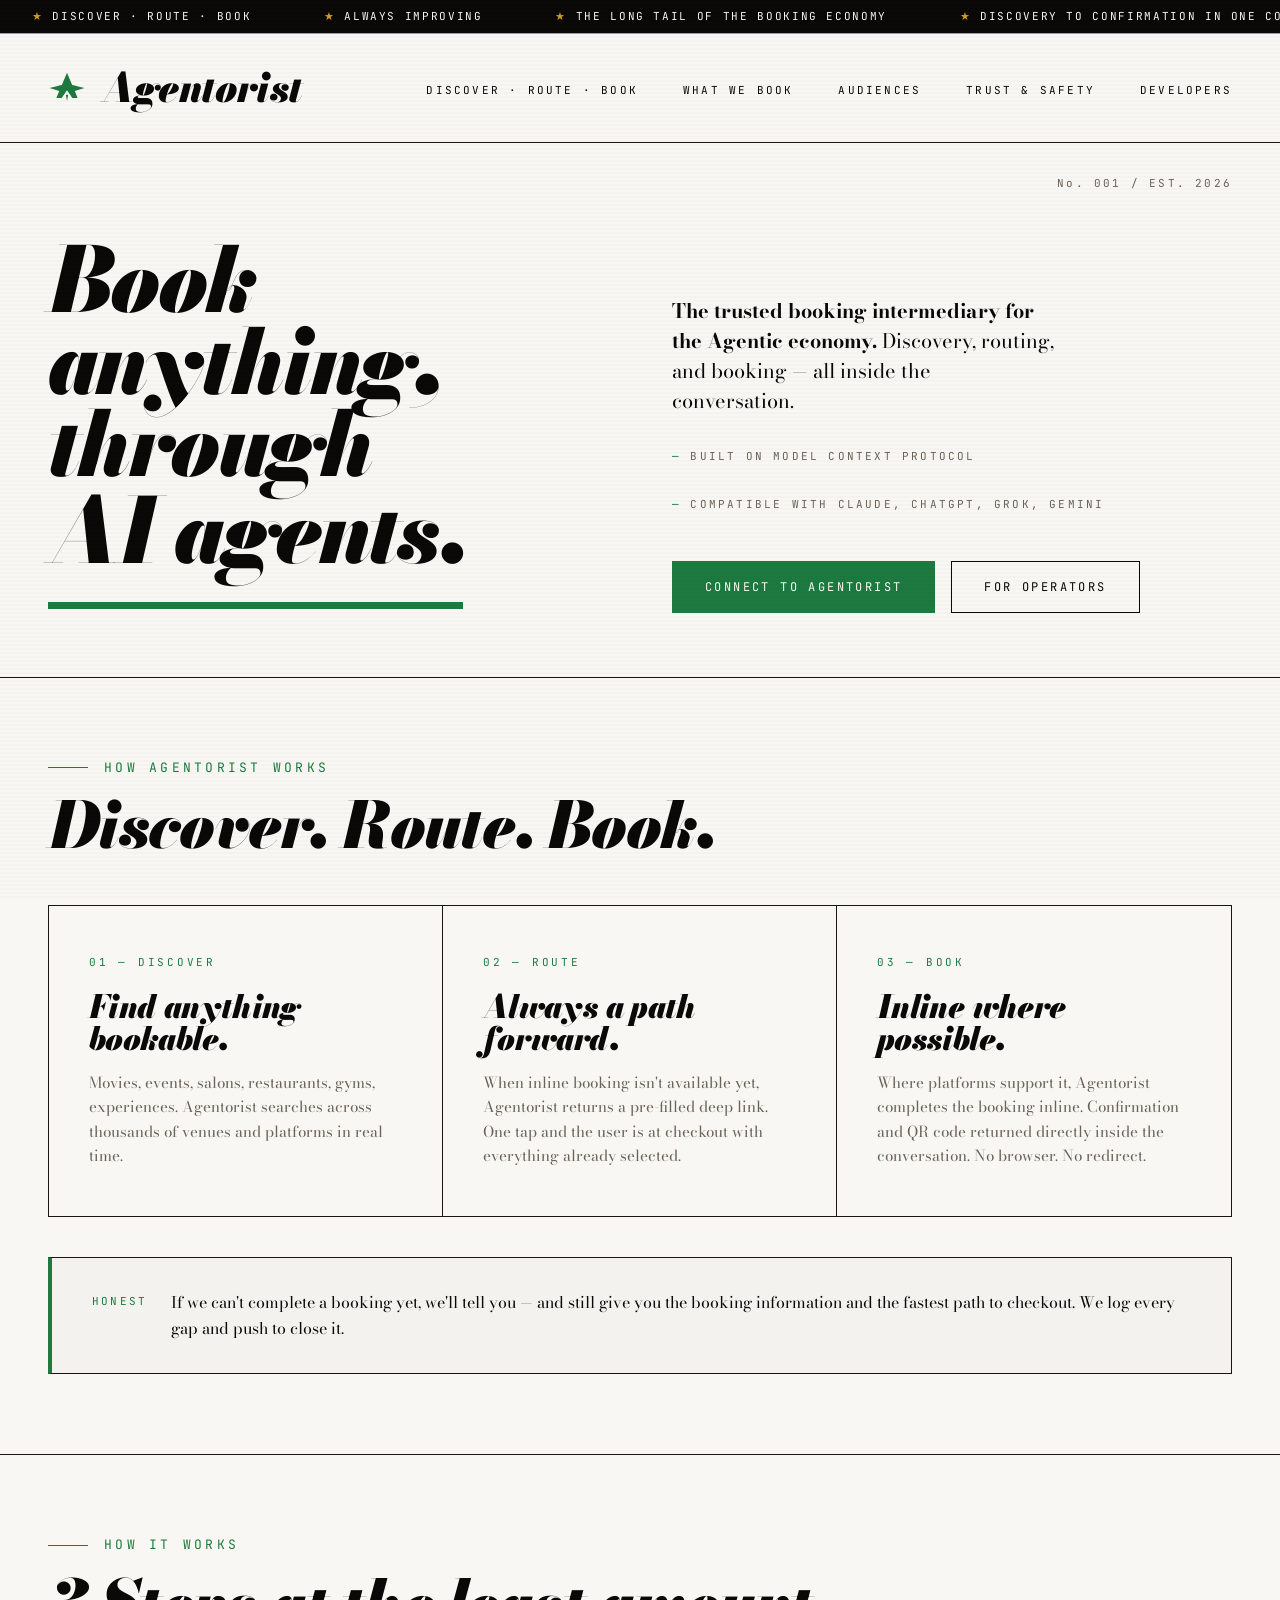
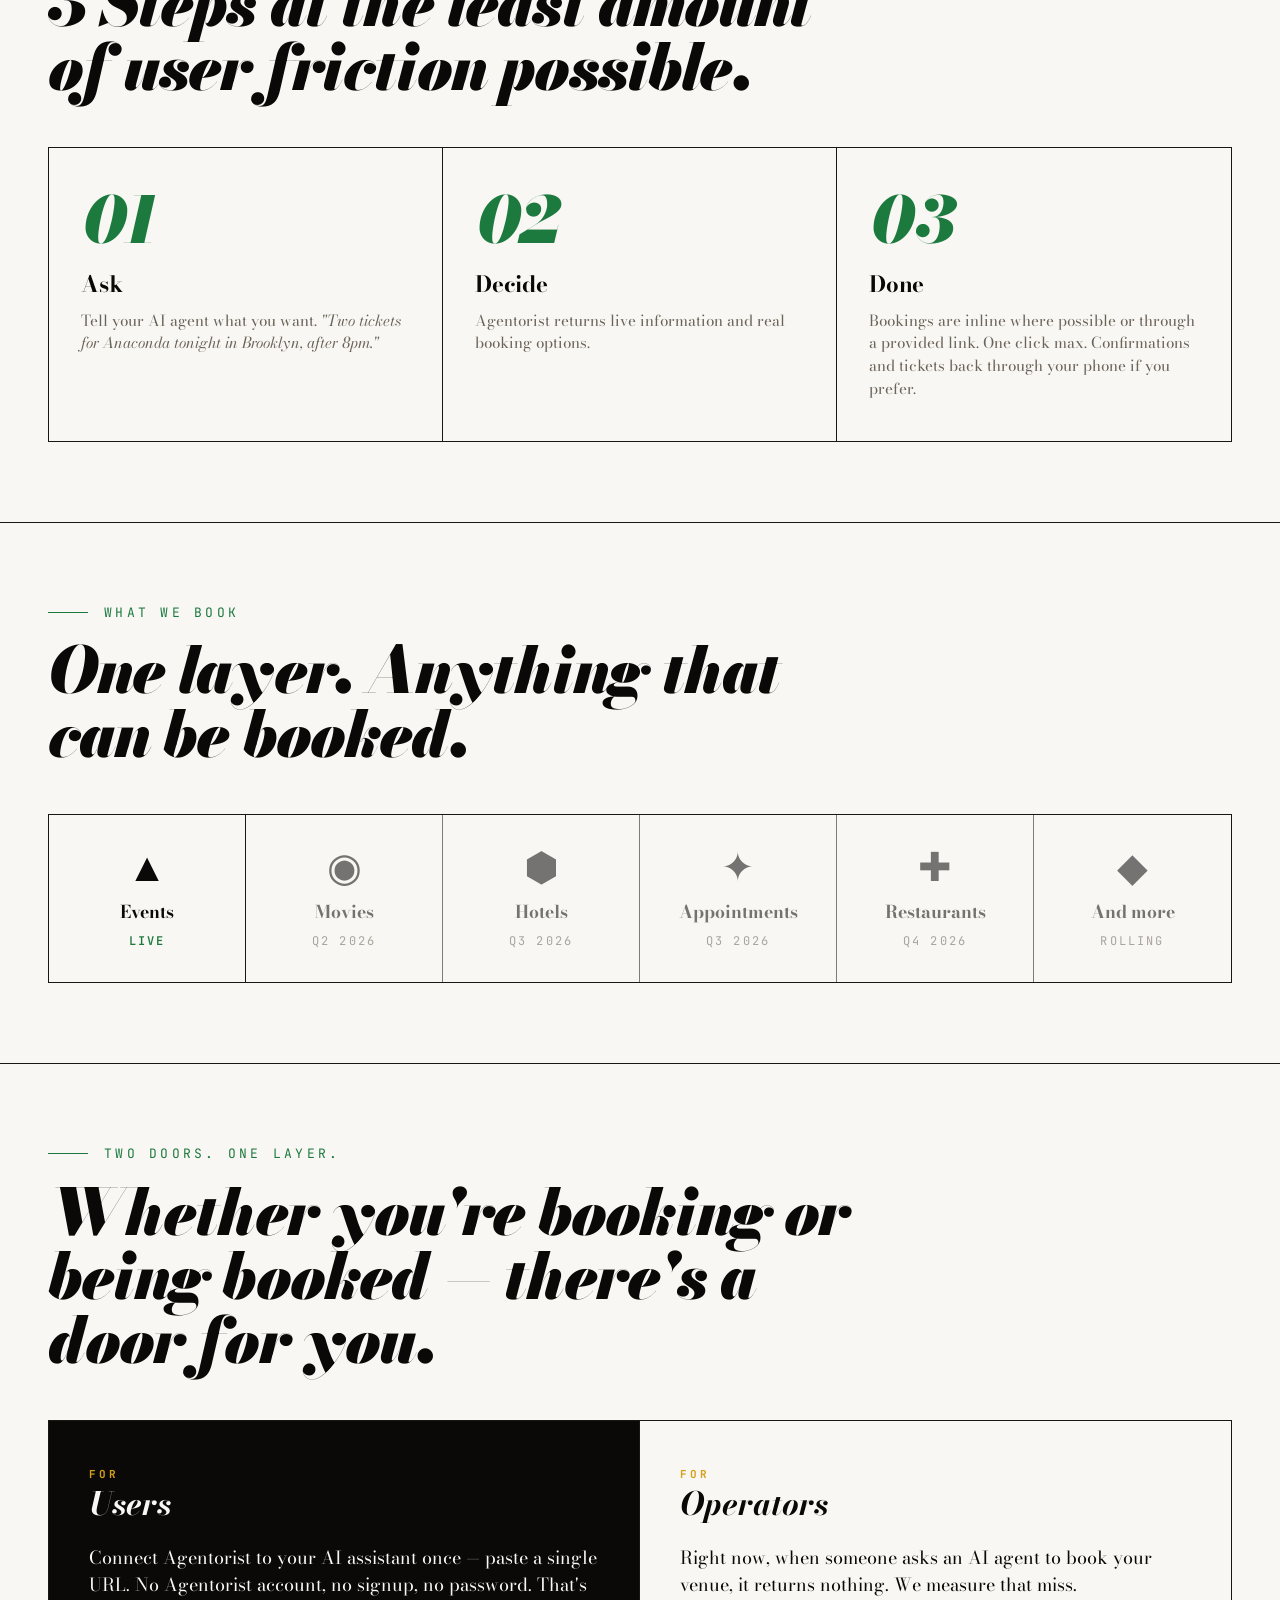
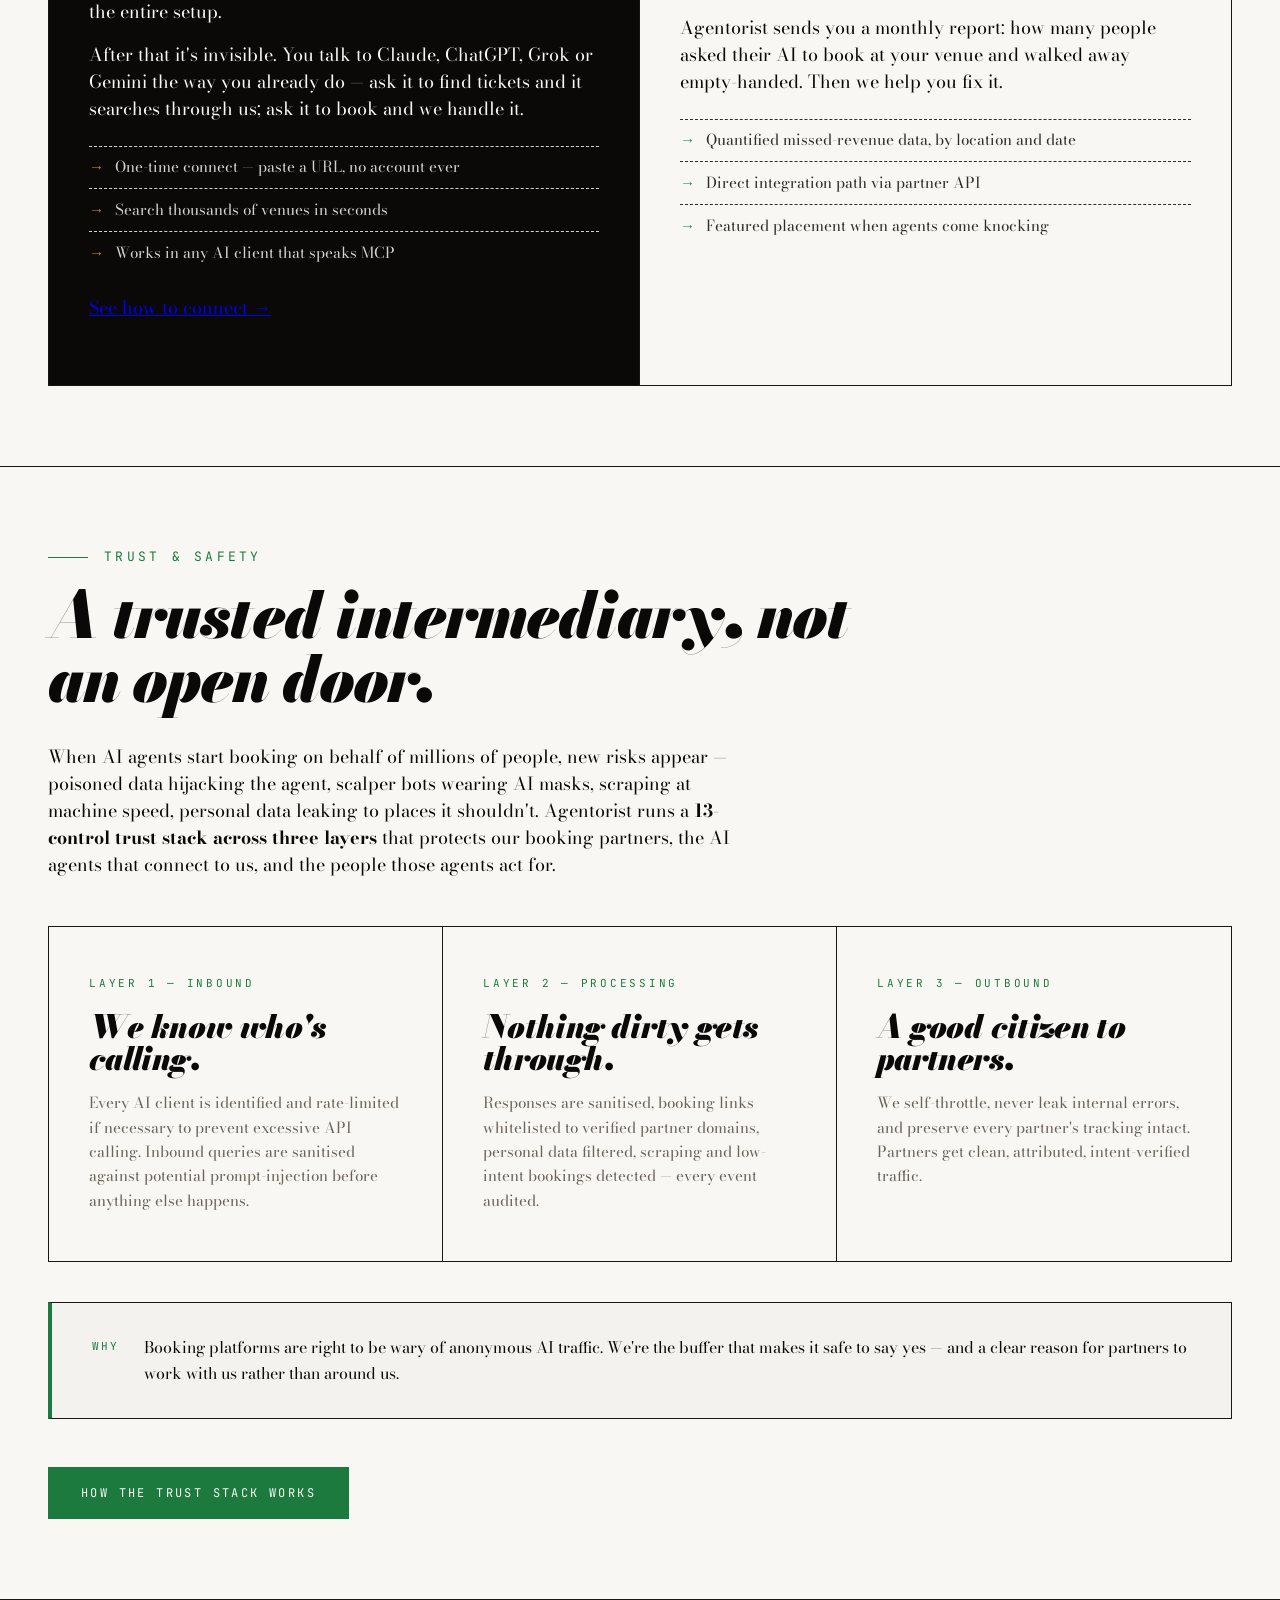
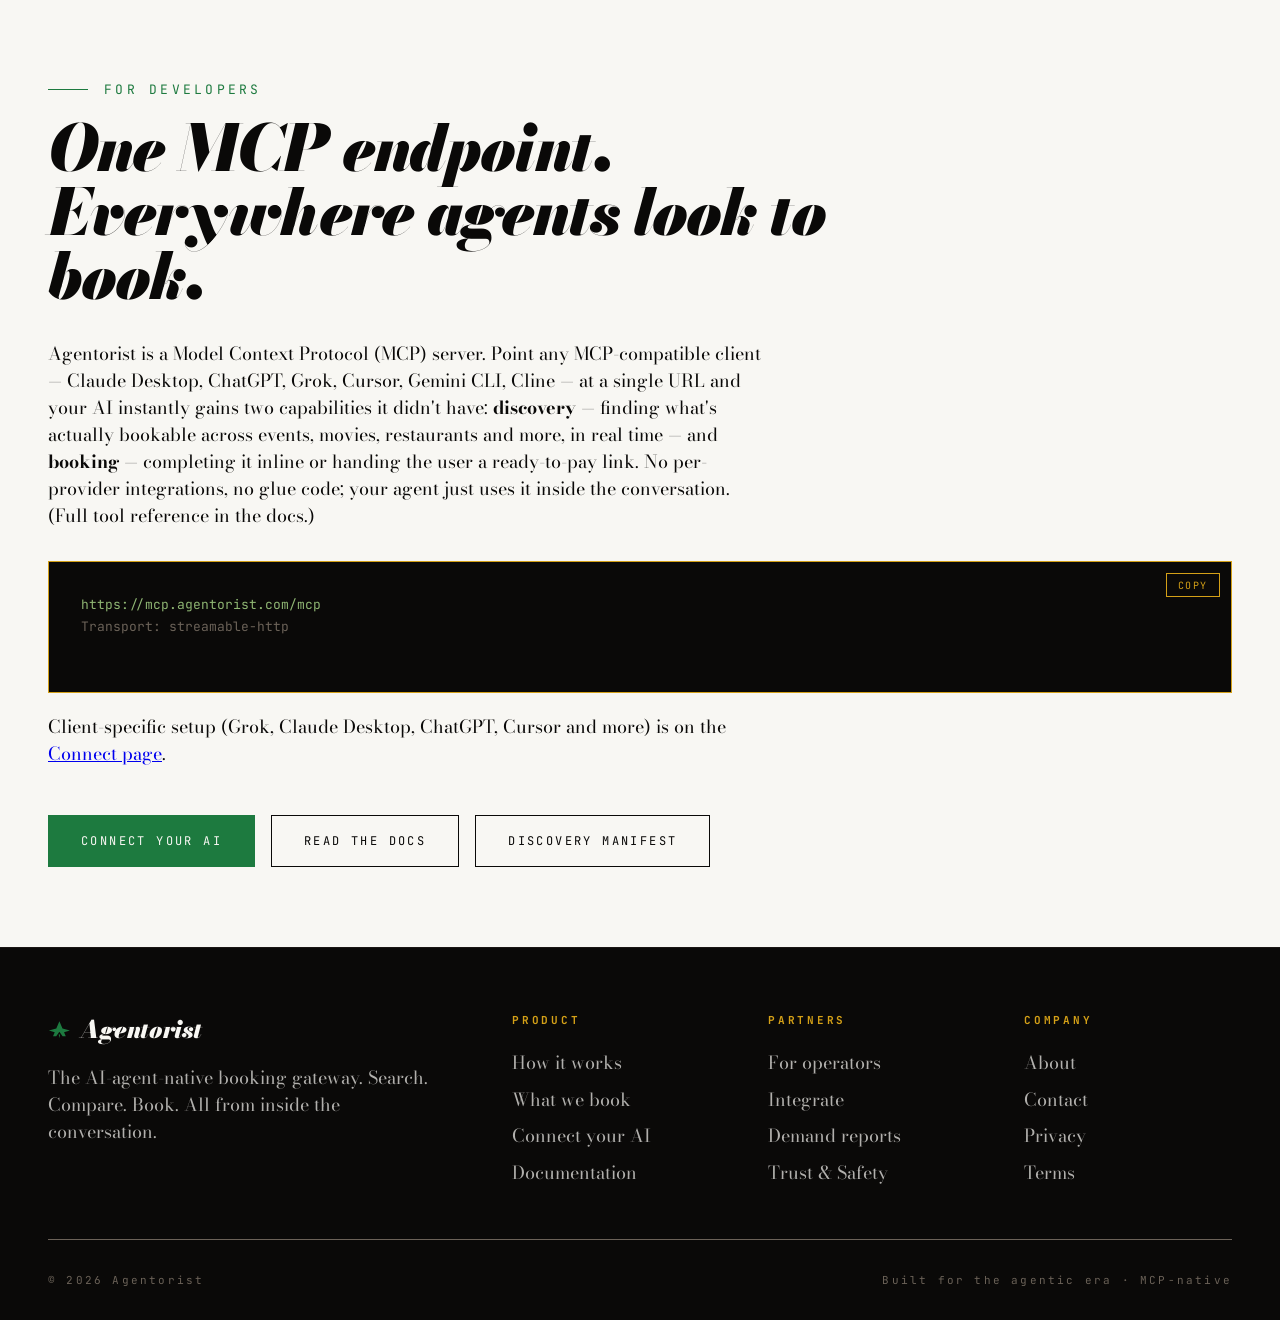
==== index.html @ 432dab26 "TEMP: Impact affiliate site-verification string (revert after verifying)" ====
<!DOCTYPE html>
<html lang="en">
<head>
<meta charset="UTF-8">
<meta name="viewport" content="width=device-width, initial-scale=1.0">
<title>Agentorist — The Trusted Booking Intermediary for the Agentic Economy</title>
<meta name="description" content="The trusted booking intermediary for the Agentic economy. Search, discover, and book events, movies, hotels, and restaurants — all from inside the conversation with your AI.">
<meta property="og:title" content="Agentorist — The Trusted Booking Intermediary for the Agentic Economy">
<meta property="og:description" content="The trusted booking intermediary for the Agentic economy. Search, discover, and book — all from inside the conversation.">
<meta property="og:type" content="website">
<link rel="icon" type="image/svg+xml" href="favicon.svg">
<link rel="preconnect" href="https://fonts.googleapis.com">
<link rel="preconnect" href="https://fonts.gstatic.com" crossorigin>
<link href="https://fonts.googleapis.com/css2?family=Bodoni+Moda:ital,opsz,wght@0,6..96,400;0,6..96,700;0,6..96,900;1,6..96,400&family=JetBrains+Mono:wght@400;600&display=swap" rel="stylesheet">
<style>
  :root {
    --ink: #0a0908;
    --paper: #f8f7f3;          /* less off-white, between cream and pure white */
    --forest: #1d7a3f;         /* primary brand accent — brighter forest */
    --gold: #d4a017;
    --line: #1a1614;
    --muted: #6b6258;
  }

  * { box-sizing: border-box; margin: 0; padding: 0; }
  html, body { background: var(--paper); color: var(--ink); }
  body {
    font-family: 'Bodoni Moda', 'Times New Roman', serif;
    font-size: 18px;
    line-height: 1.5;
    overflow-x: hidden;
  }

  body::after {
    content: '';
    position: fixed; inset: 0;
    pointer-events: none;
    background-image:
      repeating-linear-gradient(
        0deg,
        transparent 0,
        transparent 2px,
        rgba(0,0,0,0.015) 2px,
        rgba(0,0,0,0.015) 4px
      );
    z-index: 1000;
  }

  .ticker {
    background: var(--ink);
    color: var(--paper);
    font-family: 'JetBrains Mono', monospace;
    font-size: 11px;
    letter-spacing: 0.15em;
    text-transform: uppercase;
    padding: 8px 0;
    overflow: hidden;
    border-bottom: 1px solid var(--gold);
  }
  .ticker-track {
    display: inline-block;
    white-space: nowrap;
    animation: ticker 60s linear infinite;
  }
  .ticker-track span { padding: 0 2rem; }
  .ticker-track span::before { content: '★ '; color: var(--gold); }
  @keyframes ticker {
    from { transform: translateX(0); }
    to { transform: translateX(-50%); }
  }

  header {
    border-bottom: 1px solid var(--line);
    padding: 1.5rem 3rem;
    display: flex;
    justify-content: space-between;
    align-items: center;
  }
  .logo {
    font-weight: 900;
    font-size: 1.5rem;
    letter-spacing: -0.02em;
    font-style: italic;
    display: inline-flex;
    align-items: center;
    gap: 0.4em;
  }
  /* Header wordmark — bumped up for prominence; footer logo stays small. */
  header .logo {
    font-size: 2.5rem;
  }
  .logo svg {
    width: 0.95em;
    height: 0.95em;
    color: var(--forest);
    flex-shrink: 0;
  }
  nav a {
    color: var(--ink);
    text-decoration: none;
    margin-left: 2.5rem;
    font-family: 'JetBrains Mono', monospace;
    font-size: 11px;
    letter-spacing: 0.2em;
    text-transform: uppercase;
    border-bottom: 1px solid transparent;
    padding-bottom: 2px;
    transition: border-color 0.2s;
  }
  nav a:hover { border-color: var(--forest); }

  .hero {
    padding: 6rem 3rem 4rem;
    position: relative;
    border-bottom: 1px solid var(--line);
  }
  .hero-grid {
    display: grid;
    grid-template-columns: 1fr 1fr;
    gap: 4rem;
    align-items: end;
    max-width: 1400px;
    margin: 0 auto;
  }
  .hero h1 {
    font-size: clamp(3rem, 7vw, 6.5rem);
    line-height: 0.92;
    letter-spacing: -0.04em;
    font-weight: 900;
    font-style: italic;
  }
  .hero h1 .underline {
    position: relative;
    display: inline-block;
    line-height: 1;
    padding-bottom: 0.42em;
  }
  .hero h1 .underline::after {
    content: '';
    position: absolute;
    bottom: 0.04em;
    left: 0; right: 0;
    height: 0.08em;
    background: var(--forest);
    transform: scaleX(0);
    transform-origin: left;
    animation: underline-in 1.2s 0.5s ease-out forwards;
  }
  @keyframes underline-in {
    to { transform: scaleX(1); }
  }
  .hero .lead {
    font-size: 1.25rem;
    line-height: 1.5;
    max-width: 32ch;
    color: var(--ink);
  }
  .hero .lead strong { font-weight: 700; }
  .hero .meta {
    margin-top: 2rem;
    font-family: 'JetBrains Mono', monospace;
    font-size: 11px;
    letter-spacing: 0.2em;
    text-transform: uppercase;
    color: var(--muted);
    display: flex;
    gap: 2rem;
    flex-wrap: wrap;
  }
  .hero .meta span::before {
    content: '— ';
    color: var(--forest);
  }

  .serial {
    position: absolute;
    top: 2rem;
    right: 3rem;
    font-family: 'JetBrains Mono', monospace;
    font-size: 11px;
    letter-spacing: 0.2em;
    color: var(--muted);
  }

  section {
    padding: 5rem 3rem;
    border-bottom: 1px solid var(--line);
    max-width: 1400px;
    margin: 0 auto;
  }
  .section-label {
    font-family: 'JetBrains Mono', monospace;
    font-size: 13px;
    letter-spacing: 0.25em;
    text-transform: uppercase;
    color: var(--forest);
    margin-bottom: 1rem;
    display: flex;
    align-items: center;
    gap: 1rem;
  }
  .section-label::before {
    content: '';
    width: 40px;
    height: 1px;
    background: var(--forest);
  }
  h2 {
    font-size: clamp(2.5rem, 5vw, 4.5rem);
    line-height: 1;
    letter-spacing: -0.03em;
    font-weight: 900;
    font-style: italic;
    margin-bottom: 2rem;
    max-width: 18ch;
  }

  .strip {
    display: grid;
    grid-template-columns: repeat(3, 1fr);
    gap: 0;
    border: 1px solid var(--line);
    margin-top: 3rem;
  }
  .strip-cell {
    padding: 2.5rem 2rem;
    border-right: 1px solid var(--line);
    position: relative;
  }
  .strip-cell:last-child { border-right: none; }
  .strip-cell .num {
    font-family: 'Bodoni Moda', serif;
    font-style: italic;
    font-size: 4rem;
    font-weight: 900;
    color: var(--forest);
    line-height: 1;
    margin-bottom: 1rem;
  }
  .strip-cell h3 {
    font-size: 1.4rem;
    font-weight: 700;
    margin-bottom: 0.5rem;
    letter-spacing: -0.01em;
  }
  .strip-cell p {
    color: var(--muted);
    font-size: 0.95rem;
  }

  .verticals {
    display: grid;
    grid-template-columns: repeat(6, 1fr);
    gap: 0;
    border: 1px solid var(--line);
    margin-top: 3rem;
  }
  .vertical-cell {
    padding: 2rem 1.5rem;
    border-right: 1px solid var(--line);
    text-align: center;
    position: relative;
  }
  .vertical-cell:last-child { border-right: none; }
  .vertical-cell .icon {
    font-size: 2.5rem;
    line-height: 1;
    margin-bottom: 0.75rem;
    display: block;
  }
  .vertical-cell h4 {
    font-size: 1.1rem;
    font-weight: 700;
    margin-bottom: 0.4rem;
  }
  .vertical-cell .status {
    font-family: 'JetBrains Mono', monospace;
    font-size: 12px;
    letter-spacing: 0.18em;
    text-transform: uppercase;
    color: var(--muted);
  }
  .vertical-cell.live .status { color: var(--forest); font-weight: 600; }
  .vertical-cell.soon { opacity: 0.55; }

  .two-col {
    display: grid;
    grid-template-columns: 1fr 1fr;
    gap: 0;
    border: 1px solid var(--line);
    margin-top: 3rem;
  }
  .two-col > div {
    padding: 3rem 2.5rem;
  }
  .two-col > div:first-child {
    border-right: 1px solid var(--line);
    background: var(--ink);
    color: var(--paper);
  }
  .two-col h3 {
    font-style: italic;
    font-size: 2rem;
    line-height: 1;
    margin-bottom: 1.5rem;
    font-weight: 700;
  }
  .two-col h3::before {
    display: block;
    content: 'FOR';
    font-style: normal;
    font-family: 'JetBrains Mono', monospace;
    font-size: 11px;
    letter-spacing: 0.25em;
    color: var(--gold);
    margin-bottom: 0.5rem;
  }
  .two-col p { margin-bottom: 1rem; }
  .two-col ul { list-style: none; margin-top: 1.5rem; }
  .two-col li {
    padding: 0.6rem 0;
    border-top: 1px dashed currentColor;
    opacity: 0.85;
    font-size: 0.95rem;
  }
  .two-col li::before {
    content: '→ ';
    color: var(--forest);
    margin-right: 0.4rem;
  }
  .two-col > div:first-child li::before {
    color: var(--gold);
  }

  .mode-strip {
    display: grid;
    grid-template-columns: repeat(3, 1fr);
    gap: 0;
    border: 1px solid var(--line);
    margin-top: 3rem;
  }
  .mode-cell {
    padding: 3rem 2.5rem;
    border-right: 1px solid var(--line);
    position: relative;
  }
  .mode-cell:last-child { border-right: none; }
  .mode-cell .mode-num {
    font-family: 'JetBrains Mono', monospace;
    font-size: 11px;
    letter-spacing: 0.25em;
    text-transform: uppercase;
    color: var(--forest);
    margin-bottom: 1.25rem;
  }
  .mode-cell h3 {
    font-size: 2rem;
    font-weight: 900;
    font-style: italic;
    letter-spacing: -0.02em;
    margin-bottom: 1rem;
    line-height: 1;
  }
  .mode-cell p {
    color: var(--muted);
    font-size: 0.95rem;
    line-height: 1.6;
  }

  .callout {
    margin-top: 2.5rem;
    border: 1px solid var(--line);
    border-left: 4px solid var(--forest);
    padding: 2rem 2.5rem;
    display: flex;
    gap: 1.5rem;
    align-items: flex-start;
    background: rgba(0,0,0,0.02);
  }
  .callout-icon {
    font-family: 'JetBrains Mono', monospace;
    font-size: 11px;
    letter-spacing: 0.2em;
    text-transform: uppercase;
    color: var(--forest);
    white-space: nowrap;
    padding-top: 0.2rem;
    flex-shrink: 0;
  }
  .callout p {
    color: var(--ink);
    font-size: 1rem;
    line-height: 1.6;
  }

  .code-block {
    background: var(--ink);
    color: var(--paper);
    padding: 2rem;
    margin-top: 2rem;
    font-family: 'JetBrains Mono', monospace;
    font-size: 13px;
    line-height: 1.7;
    overflow-x: auto;
    max-width: 100%;
    white-space: pre-wrap;
    word-break: break-word;
    border: 1px solid var(--gold);
  }
  .code-block .comment { color: #6b6258; }
  .code-block .keyword { color: var(--gold); }
  .code-block .string { color: #8fb673; }
  .code-wrap { position: relative; margin-top: 2rem; }
  .code-wrap .code-block { margin-top: 0; }
  .copy-btn {
    position: absolute;
    top: 0.75rem;
    right: 0.75rem;
    background: transparent;
    border: 1px solid var(--gold);
    color: var(--gold);
    font-family: 'JetBrains Mono', monospace;
    font-size: 10px;
    letter-spacing: 0.15em;
    text-transform: uppercase;
    padding: 0.3rem 0.7rem;
    cursor: pointer;
    transition: all 0.2s;
  }
  .copy-btn:hover { background: var(--gold); color: var(--ink); }

  .cta-row {
    margin-top: 3rem;
    display: flex;
    gap: 1rem;
    flex-wrap: wrap;
  }
  .btn {
    display: inline-block;
    padding: 1rem 2rem;
    font-family: 'JetBrains Mono', monospace;
    font-size: 12px;
    letter-spacing: 0.2em;
    text-transform: uppercase;
    text-decoration: none;
    border: 1px solid var(--ink);
    color: var(--ink);
    background: transparent;
    transition: all 0.2s;
    cursor: pointer;
  }
  .btn:hover {
    background: var(--ink);
    color: var(--paper);
  }
  .btn-primary {
    background: var(--forest);
    color: var(--paper);
    border-color: var(--forest);
  }
  .btn-primary:hover {
    background: var(--ink);
    border-color: var(--ink);
  }

  footer {
    background: var(--ink);
    color: var(--paper);
    padding: 4rem 3rem 2rem;
    margin-top: 0;
  }
  footer .footer-grid {
    display: grid;
    grid-template-columns: 2fr 1fr 1fr 1fr;
    gap: 3rem;
    max-width: 1400px;
    margin: 0 auto;
  }
  footer h4 {
    font-family: 'JetBrains Mono', monospace;
    font-size: 11px;
    letter-spacing: 0.25em;
    text-transform: uppercase;
    color: var(--gold);
    margin-bottom: 1rem;
  }
  footer a {
    display: block;
    color: var(--paper);
    text-decoration: none;
    padding: 0.3rem 0;
    opacity: 0.7;
    transition: opacity 0.2s;
  }
  footer a:hover { opacity: 1; }
  footer .colophon {
    max-width: 1400px;
    margin: 3rem auto 0;
    padding-top: 2rem;
    border-top: 1px solid var(--muted);
    font-family: 'JetBrains Mono', monospace;
    font-size: 11px;
    letter-spacing: 0.2em;
    color: var(--muted);
    display: flex;
    justify-content: space-between;
  }

  @media (max-width: 800px) {
    header { padding: 1rem 1.5rem; flex-wrap: wrap; gap: 1rem; }
    nav a { margin-left: 0; margin-right: 1.5rem; }
    .hero { padding: 3rem 1.5rem 2rem; }
    .hero-grid { grid-template-columns: 1fr; gap: 2rem; }
    section { padding: 3rem 1.5rem; }
    .strip, .two-col, .mode-strip { grid-template-columns: 1fr; }
    .verticals { grid-template-columns: repeat(2, 1fr); }
    .strip-cell, .vertical-cell, .mode-cell { border-right: none; border-bottom: 1px solid var(--line); }
    .two-col > div:first-child { border-right: none; border-bottom: 1px solid var(--line); }
    .serial { display: none; }
    footer .footer-grid { grid-template-columns: 1fr 1fr; }
    footer .colophon { flex-direction: column; gap: 1rem; }
  }
</style>
</head>
<body>

<!-- TEMP: Impact affiliate site verification — remove after verified -->
<p style="display:none" aria-hidden="true">Impact-Site-Verification: bc0a5a46-2178-4f00-9255-295c5a005ade</p>

<svg width="0" height="0" style="position:absolute" aria-hidden="true">
  <symbol id="agt-mark" viewBox="0 0 100 100">
    <path fill="currentColor" d="M 50 10 L 63.6 42 L 96 50 L 70.4 58 L 78 76 L 64 76 L 50 56 L 36 76 L 22 76 L 29.6 58 L 4 50 L 36.4 42 Z"/>
    <path fill="currentColor" d="M 28 44 L 72 44 L 72 56 L 28 56 Z"/>
    <path fill="currentColor" d="M 47 68 L 53 68 L 50 84 Z"/>
  </symbol>
</svg>

<div class="ticker">
  <div class="ticker-track">
    <span>Discover · Route · Book</span>
    <span>Always improving</span>
    <span>The long tail of the booking economy</span>
    <span>Discovery to confirmation in one conversation</span>
    <span>Built on Model Context Protocol</span>
    <span>Events · Movies · Hotels · Appointments · Restaurants · Anything Bookable</span>
    <span>Discover · Route · Book</span>
    <span>Always improving</span>
    <span>The long tail of the booking economy</span>
    <span>Discovery to confirmation in one conversation</span>
    <span>Built on Model Context Protocol</span>
    <span>Events · Movies · Hotels · Appointments · Restaurants · Anything Bookable</span>
  </div>
</div>

<header>
  <div class="logo"><svg aria-hidden="true"><use href="#agt-mark"/></svg>Agentorist</div>
  <nav>
    <a href="#modes">Discover · Route · Book</a>
    <a href="#verticals">What we book</a>
    <a href="#audiences">Audiences</a>
    <a href="#trust">Trust &amp; Safety</a>
    <a href="#developers">Developers</a>
  </nav>
</header>

<section class="hero">
  <div class="serial">No. 001 / EST. 2026</div>
  <div class="hero-grid">
    <div>
      <h1>
        Book anything,<br>
        <em>through</em> <span class="underline">AI agents.</span>
      </h1>
    </div>
    <div>
      <p class="lead">
        <strong>The trusted booking intermediary for the Agentic economy.</strong> Discovery, routing, and booking — all inside the conversation.
      </p>
      <div class="meta">
        <span>Built on Model Context Protocol</span>
        <span>Compatible with Claude, ChatGPT, Grok, Gemini</span>
      </div>
      <div class="cta-row">
        <a href="#developers" class="btn btn-primary">Connect to Agentorist</a>
        <a href="#audiences" class="btn">For Operators</a>
      </div>
    </div>
  </div>
</section>

<section id="modes">
  <div class="section-label">How Agentorist works</div>
  <h2>Discover. Route. Book.</h2>

  <div class="mode-strip">
    <div class="mode-cell">
      <div class="mode-num">01 — Discover</div>
      <h3>Find anything bookable.</h3>
      <p>Movies, events, salons, restaurants, gyms, experiences. Agentorist searches across thousands of venues and platforms in real time.</p>
    </div>
    <div class="mode-cell">
      <div class="mode-num">02 — Route</div>
      <h3>Always a path forward.</h3>
      <p>When inline booking isn't available yet, Agentorist returns a pre-filled deep link. One tap and the user is at checkout with everything already selected.</p>
    </div>
    <div class="mode-cell">
      <div class="mode-num">03 — Book</div>
      <h3>Inline where possible.</h3>
      <p>Where platforms support it, Agentorist completes the booking inline. Confirmation and QR code returned directly inside the conversation. No browser. No redirect.</p>
    </div>
  </div>

  <div class="callout">
    <span class="callout-icon">Honest</span>
    <p>If we can't complete a booking yet, we'll tell you — and still give you the booking information and the fastest path to checkout. We log every gap and push to close it.</p>
  </div>
</section>

<section id="how">
  <div class="section-label">How it works</div>
  <h2>3 Steps at the least amount of user friction possible.</h2>

  <div class="strip">
    <div class="strip-cell">
      <div class="num">01</div>
      <h3>Ask</h3>
      <p>Tell your AI agent what you want. <em>"Two tickets for Anaconda tonight in Brooklyn, after 8pm."</em></p>
    </div>
    <div class="strip-cell">
      <div class="num">02</div>
      <h3>Decide</h3>
      <p>Agentorist returns live information and real booking options.</p>
    </div>
    <div class="strip-cell">
      <div class="num">03</div>
      <h3>Done</h3>
      <p>Bookings are inline where possible or through a provided link. One click max. Confirmations and tickets back through your phone if you prefer.</p>
    </div>
  </div>
</section>

<section id="verticals">
  <div class="section-label">What we book</div>
  <h2>One layer. Anything that can be booked.</h2>

  <div class="verticals">
    <div class="vertical-cell live">
      <span class="icon">▲</span>
      <h4>Events</h4>
      <p class="status">Live</p>
    </div>
    <div class="vertical-cell soon">
      <span class="icon">◉</span>
      <h4>Movies</h4>
      <p class="status">Q2 2026</p>
    </div>
    <div class="vertical-cell soon">
      <span class="icon">⬢</span>
      <h4>Hotels</h4>
      <p class="status">Q3 2026</p>
    </div>
    <div class="vertical-cell soon">
      <span class="icon">✦</span>
      <h4>Appointments</h4>
      <p class="status">Q3 2026</p>
    </div>
    <div class="vertical-cell soon">
      <span class="icon">✚</span>
      <h4>Restaurants</h4>
      <p class="status">Q4 2026</p>
    </div>
    <div class="vertical-cell soon">
      <span class="icon">◆</span>
      <h4>And more</h4>
      <p class="status">Rolling</p>
    </div>
  </div>
</section>

<section id="audiences">
  <div class="section-label">Two doors. One layer.</div>
  <h2>Whether you're booking or being booked — there's a door for you.</h2>

  <div class="two-col">
    <div>
      <h3>Users</h3>
      <p>Connect Agentorist to your AI assistant once — paste a single URL. No Agentorist account, no signup, no password. That's the entire setup.</p>
      <p>After that it's invisible. You talk to Claude, ChatGPT, Grok or Gemini the way you already do — ask it to find tickets and it searches through us; ask it to book and we handle it.</p>
      <ul>
        <li>One-time connect — paste a URL, no account ever</li>
        <li>Search thousands of venues in seconds</li>
        <li>Works in any AI client that speaks MCP</li>
      </ul>
      <p style="margin-top: 1.25rem;"><a href="connect.html">See how to connect →</a></p>
    </div>
    <div>
      <h3>Operators</h3>
      <p>Right now, when someone asks an AI agent to book your venue, it returns nothing. We measure that miss.</p>
      <p>Agentorist sends you a monthly report: how many people asked their AI to book at your venue and walked away empty-handed. Then we help you fix it.</p>
      <ul>
        <li>Quantified missed-revenue data, by location and date</li>
        <li>Direct integration path via partner API</li>
        <li>Featured placement when agents come knocking</li>
      </ul>
    </div>
  </div>
</section>

<section id="trust">
  <div class="section-label">Trust &amp; Safety</div>
  <h2>A trusted intermediary, not an open door.</h2>

  <p style="max-width: 65ch; margin-top: 1rem; margin-bottom: 2.5rem;">
    When AI agents start booking on behalf of millions of people, new risks
    appear — poisoned data hijacking the agent, scalper bots wearing AI masks,
    scraping at machine speed, personal data leaking to places it shouldn't.
    Agentorist runs a <strong>13-control trust stack across three layers</strong>
    that protects our booking partners, the AI agents that connect to us, and
    the people those agents act for.
  </p>

  <div class="mode-strip">
    <div class="mode-cell">
      <div class="mode-num">Layer 1 — Inbound</div>
      <h3>We know who's calling.</h3>
      <p>Every AI client is identified and rate-limited if necessary to prevent excessive API calling. Inbound queries are sanitised against potential prompt-injection before anything else happens.</p>
    </div>
    <div class="mode-cell">
      <div class="mode-num">Layer 2 — Processing</div>
      <h3>Nothing dirty gets through.</h3>
      <p>Responses are sanitised, booking links whitelisted to verified partner domains, personal data filtered, scraping and low-intent bookings detected — every event audited.</p>
    </div>
    <div class="mode-cell">
      <div class="mode-num">Layer 3 — Outbound</div>
      <h3>A good citizen to partners.</h3>
      <p>We self-throttle, never leak internal errors, and preserve every partner's tracking intact. Partners get clean, attributed, intent-verified traffic.</p>
    </div>
  </div>

  <div class="callout">
    <span class="callout-icon">Why</span>
    <p>Booking platforms are right to be wary of anonymous AI traffic. We're the buffer that makes it safe to say yes — and a clear reason for partners to work with us rather than around us.</p>
  </div>

  <div class="cta-row">
    <a href="security.html" class="btn btn-primary">How the trust stack works</a>
  </div>
</section>

<section id="developers">
  <div class="section-label">For developers</div>
  <h2>One MCP endpoint. Everywhere agents look to book.</h2>

  <p style="max-width: 65ch; margin-top: 1rem;">
    Agentorist is a Model Context Protocol (MCP) server. Point any MCP-compatible client — Claude Desktop, ChatGPT, Grok, Cursor, Gemini CLI, Cline — at a single URL and your AI instantly gains two capabilities it didn't have: <strong>discovery</strong> — finding what's actually bookable across events, movies, restaurants and more, in real time — and <strong>booking</strong> — completing it inline or handing the user a ready-to-pay link. No per-provider integrations, no glue code; your agent just uses it inside the conversation. (Full tool reference in the docs.)
  </p>

  <div class="code-wrap">
    <div class="code-block" id="serverConfig"><span class="string">https://mcp.agentorist.com/mcp</span>
<span class="comment">Transport: streamable-http</span>
    </div>
    <button class="copy-btn" id="copyBtn" onclick="copyConfig()">Copy</button>
  </div>

  <p style="margin-top: 1.25rem; max-width: 65ch;">Client-specific setup (Grok, Claude Desktop, ChatGPT, Cursor and more) is on the <a href="connect.html">Connect page</a>.</p>

  <div class="cta-row">
    <a href="connect.html" class="btn btn-primary">Connect your AI</a>
    <a href="docs.html" class="btn">Read the docs</a>
    <a href="/.well-known/mcp.json" class="btn">Discovery manifest</a>
  </div>
</section>

<footer>
  <div class="footer-grid">
    <div>
      <div class="logo" style="color: var(--paper); margin-bottom: 1rem;"><svg aria-hidden="true"><use href="#agt-mark"/></svg>Agentorist</div>
      <p style="opacity: 0.7; max-width: 35ch;">The AI-agent-native booking gateway. Search. Compare. Book. All from inside the conversation.</p>
    </div>
    <div>
      <h4>Product</h4>
      <a href="#how">How it works</a>
      <a href="#verticals">What we book</a>
      <a href="connect.html">Connect your AI</a>
      <a href="docs.html">Documentation</a>
    </div>
    <div>
      <h4>Partners</h4>
      <a href="#audiences">For operators</a>
      <a href="integrate.html">Integrate</a>
      <a href="data-reports.html">Demand reports</a>
      <a href="security.html">Trust &amp; Safety</a>
    </div>
    <div>
      <h4>Company</h4>
      <a href="about.html">About</a>
      <a href="contact.html">Contact</a>
      <a href="privacy.html">Privacy</a>
      <a href="terms.html">Terms</a>
    </div>
  </div>
  <div class="colophon">
    <span>© 2026 Agentorist</span>
    <span>Built for the agentic era · MCP-native</span>
  </div>
</footer>

<script>
  function copyConfig() {
    const text = 'https://mcp.agentorist.com/mcp';
    navigator.clipboard.writeText(text).then(() => {
      const btn = document.getElementById('copyBtn');
      btn.textContent = 'Copied!';
      setTimeout(() => { btn.textContent = 'Copy'; }, 2000);
    }).catch(() => {
      const btn = document.getElementById('copyBtn');
      btn.textContent = 'Failed';
      setTimeout(() => { btn.textContent = 'Copy'; }, 2000);
    });
  }
  function copySnippet(id, btn) {
    const el = document.getElementById(id);
    navigator.clipboard.writeText(el.innerText).then(() => {
      btn.textContent = 'Copied!';
      setTimeout(() => { btn.textContent = 'Copy'; }, 2000);
    }).catch(() => {
      btn.textContent = 'Failed';
      setTimeout(() => { btn.textContent = 'Copy'; }, 2000);
    });
  }
</script>
</body>
</html>
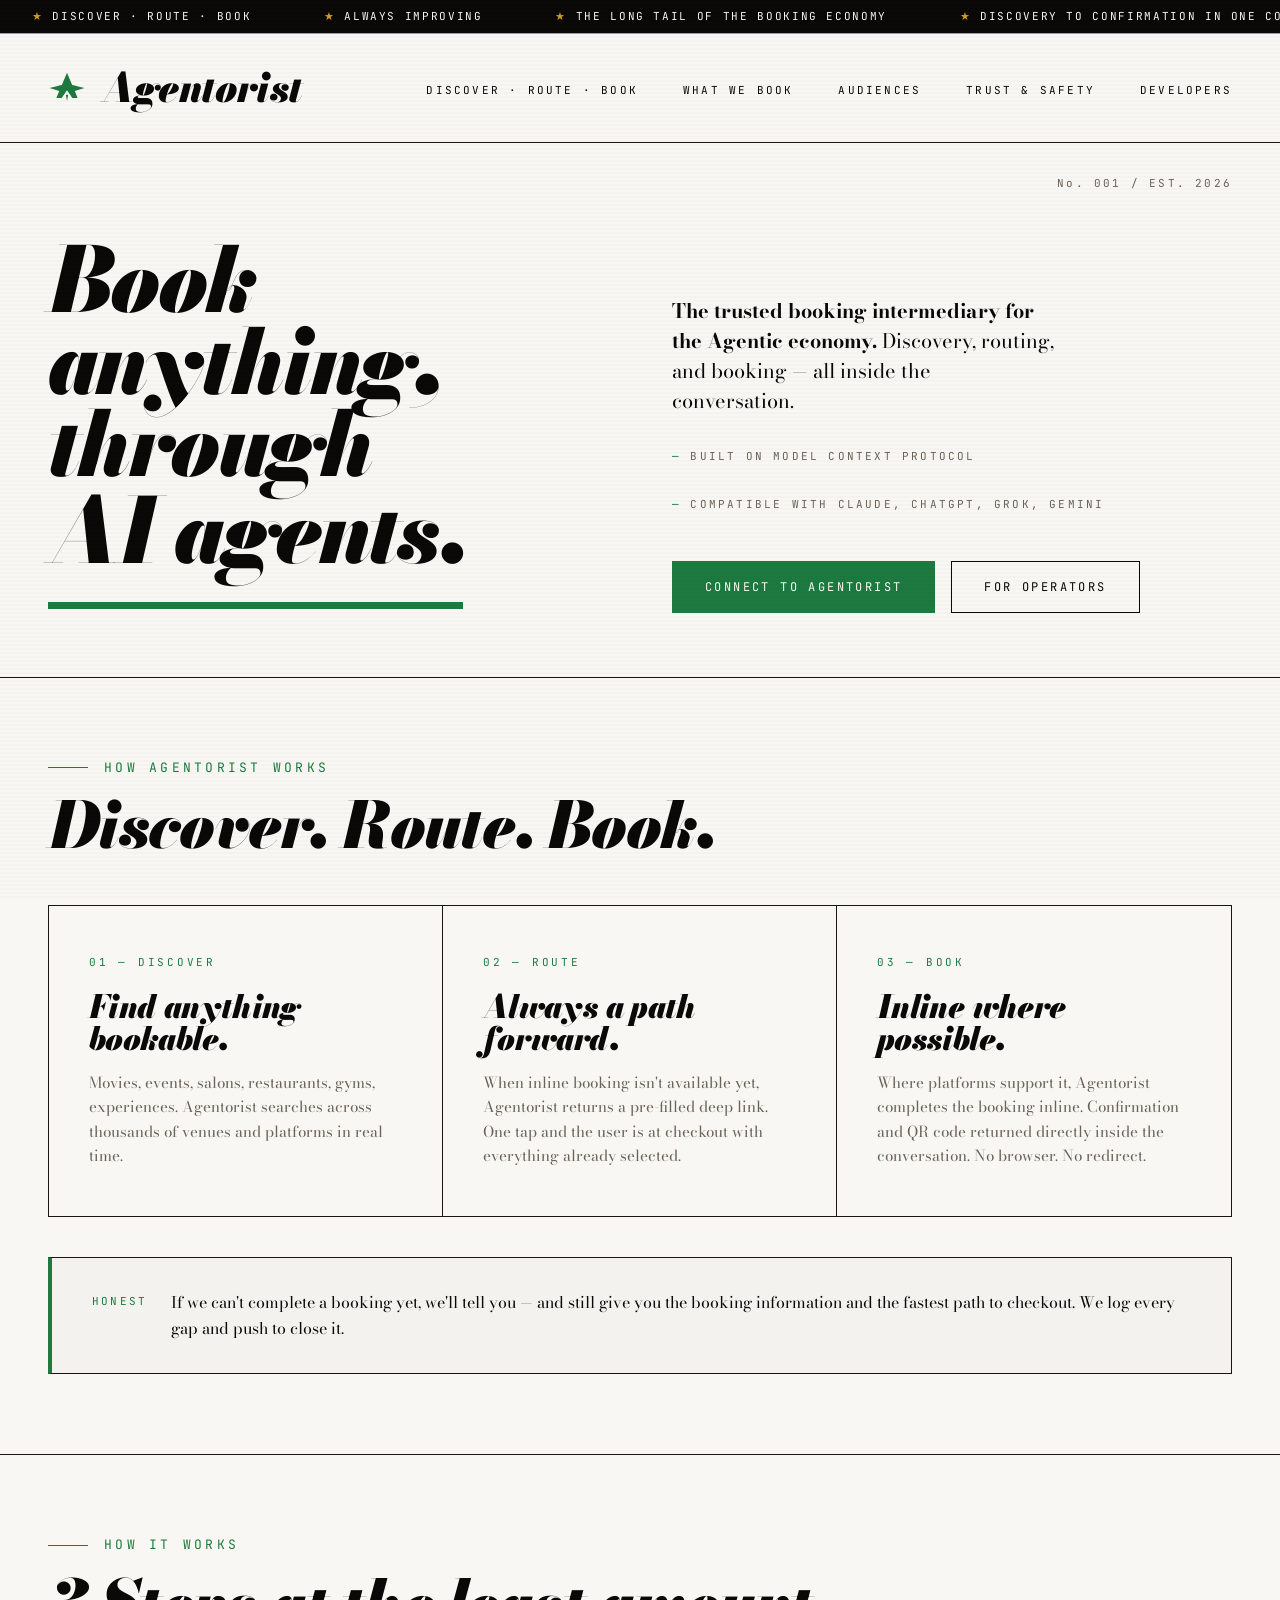
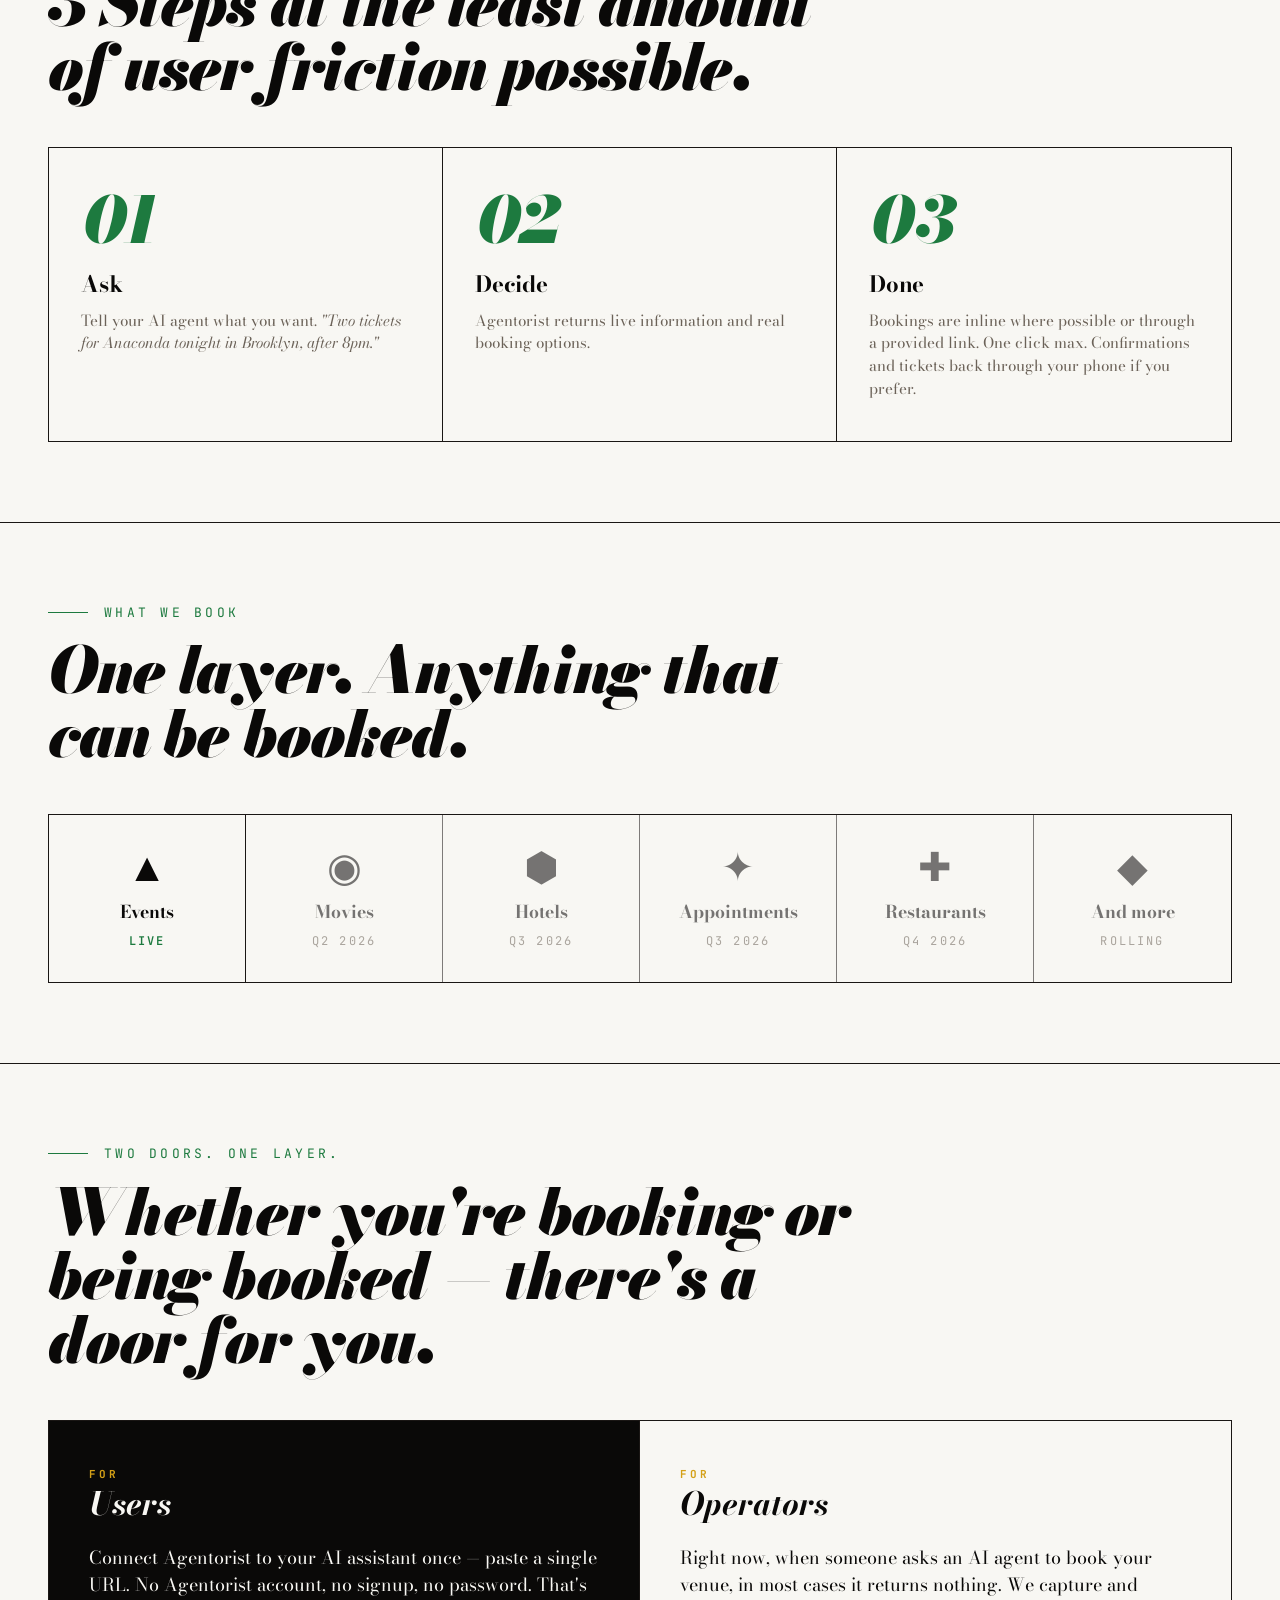
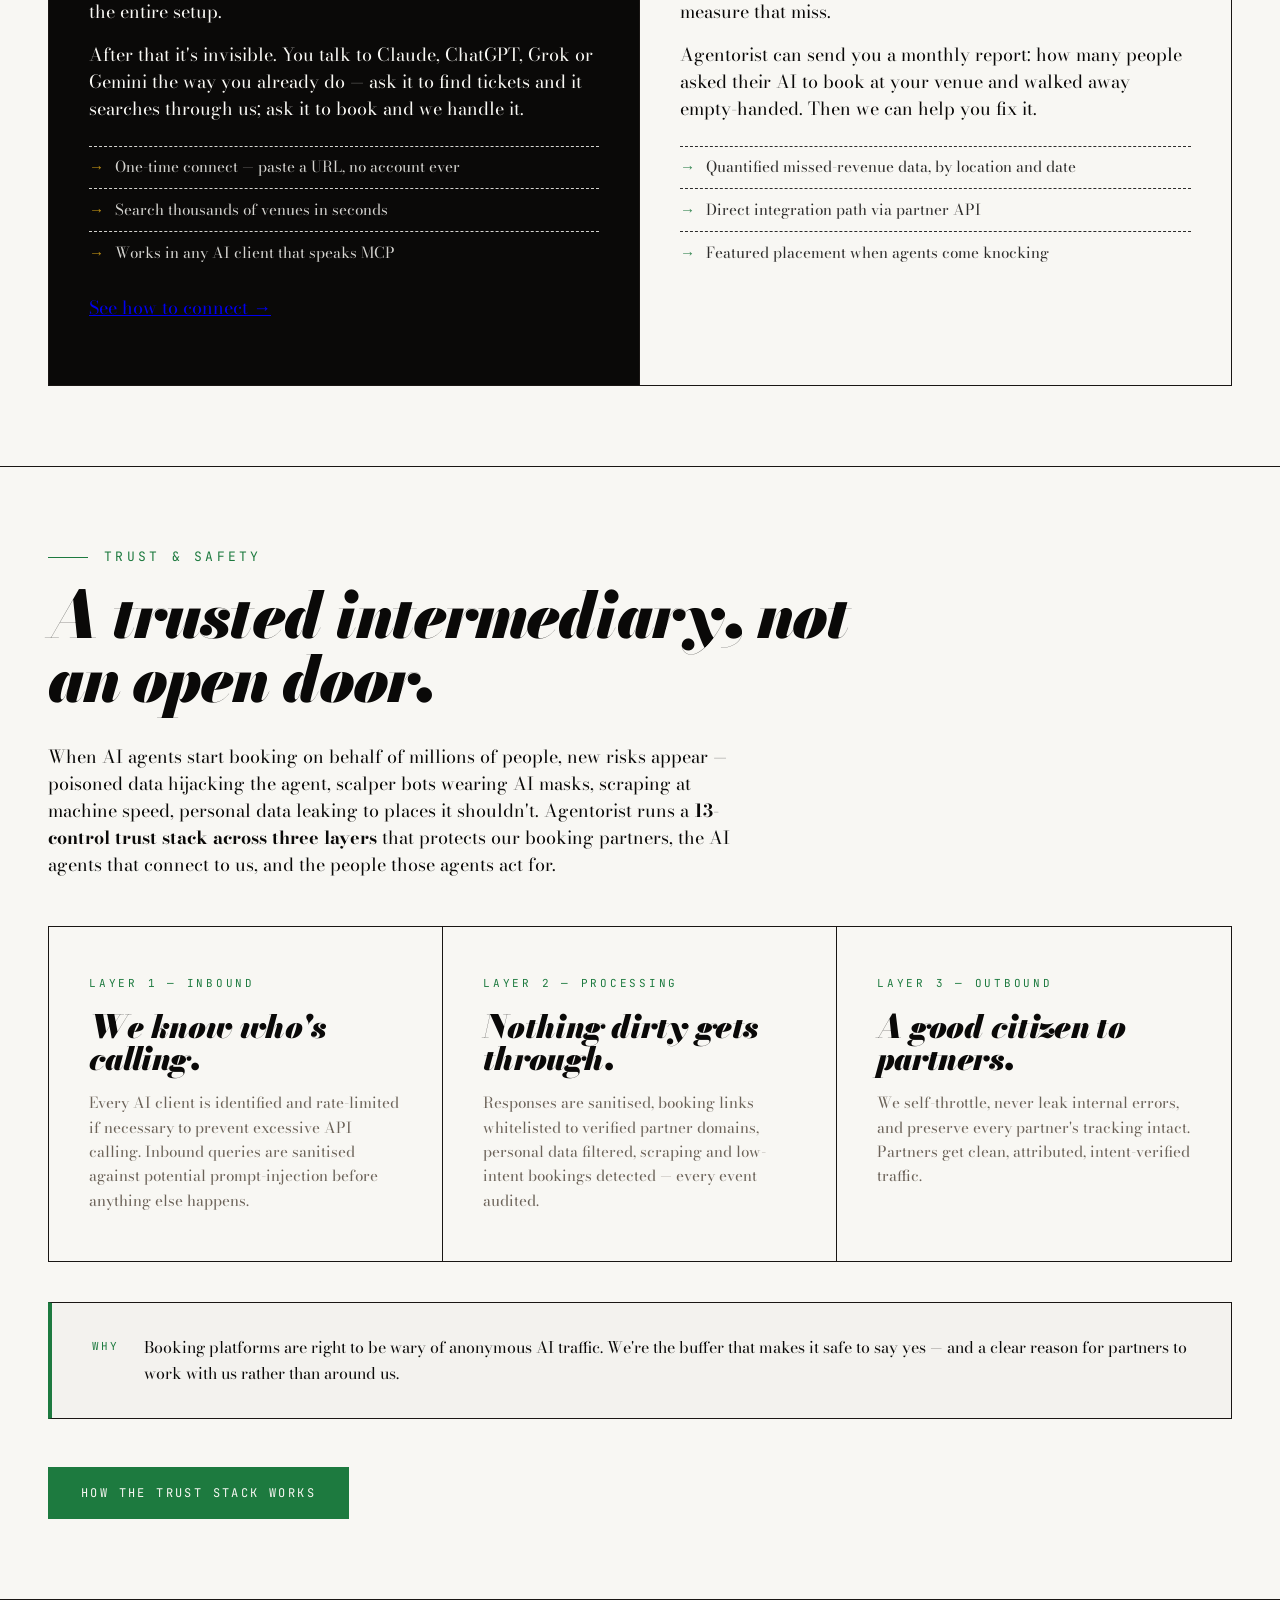
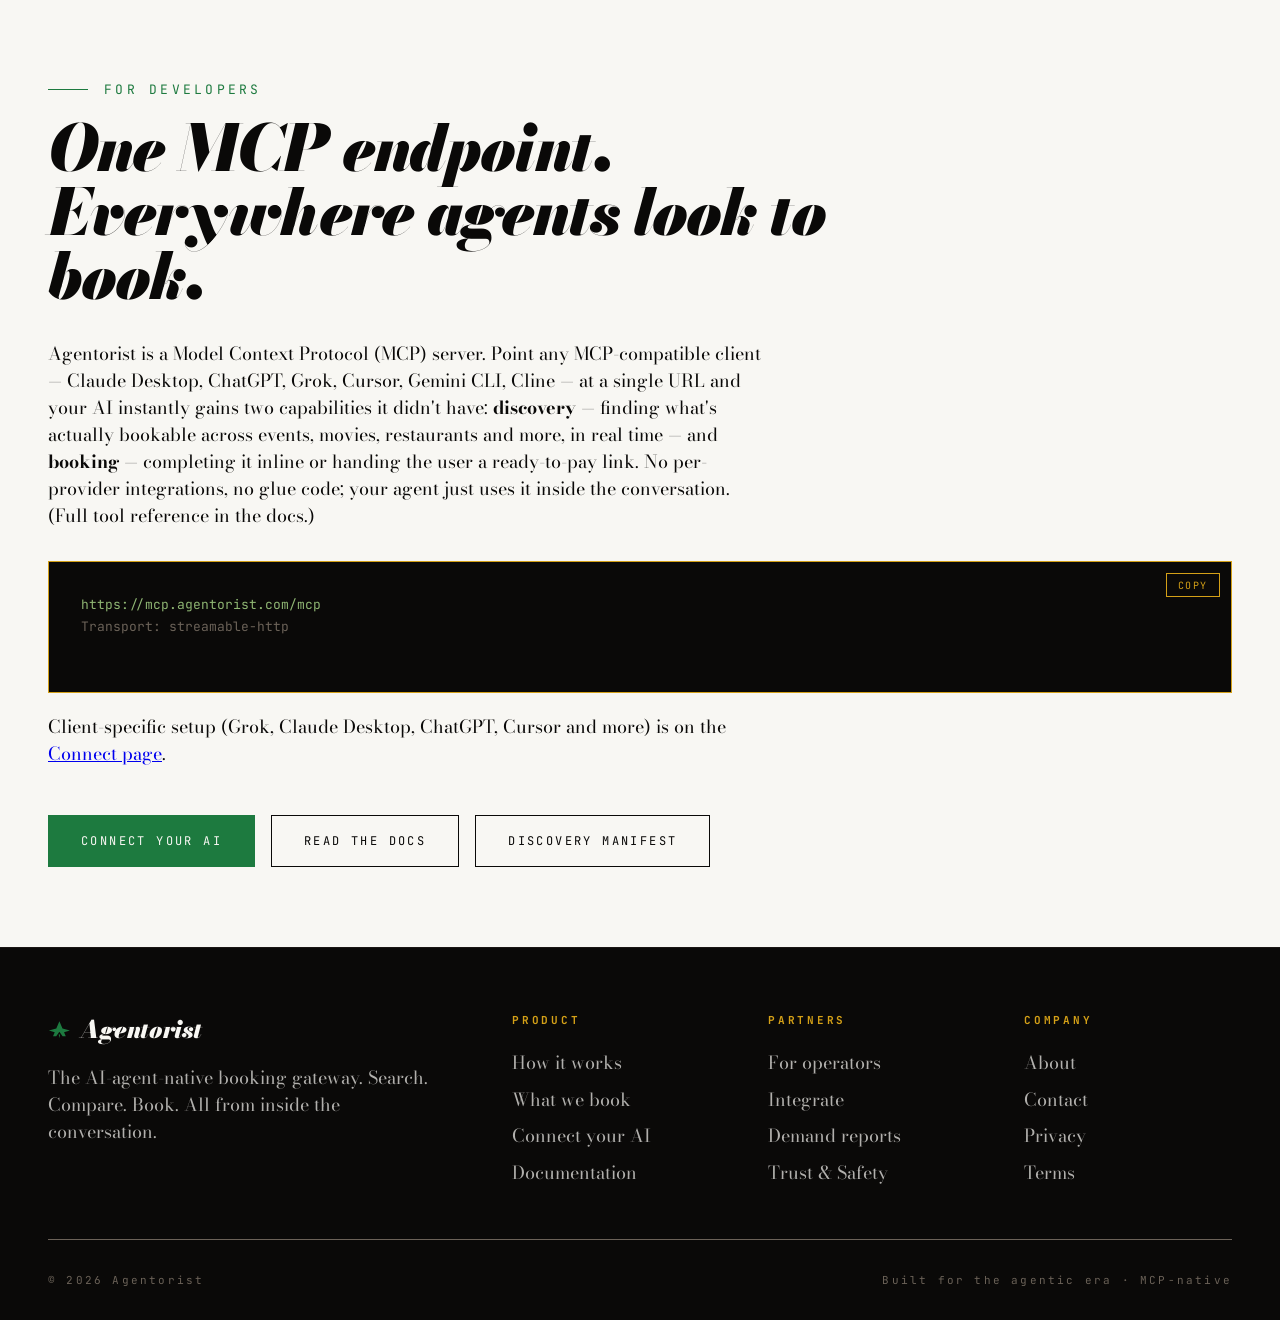
==== commit 19d7976f: "Reword Operators copy for accuracy" ====
--- a/index.html
+++ b/index.html
@@ -524,9 +524,6 @@
 </head>
 <body>
 
-<!-- TEMP: Impact affiliate site verification — remove after verified -->
-<p style="display:none" aria-hidden="true">Impact-Site-Verification: bc0a5a46-2178-4f00-9255-295c5a005ade</p>
-
 <svg width="0" height="0" style="position:absolute" aria-hidden="true">
   <symbol id="agt-mark" viewBox="0 0 100 100">
     <path fill="currentColor" d="M 50 10 L 63.6 42 L 96 50 L 70.4 58 L 78 76 L 64 76 L 50 56 L 36 76 L 22 76 L 29.6 58 L 4 50 L 36.4 42 Z"/>
@@ -695,8 +692,8 @@
     </div>
     <div>
       <h3>Operators</h3>
-      <p>Right now, when someone asks an AI agent to book your venue, it returns nothing. We measure that miss.</p>
-      <p>Agentorist sends you a monthly report: how many people asked their AI to book at your venue and walked away empty-handed. Then we help you fix it.</p>
+      <p>Right now, when someone asks an AI agent to book your venue, in most cases it returns nothing. We capture and measure that miss.</p>
+      <p>Agentorist can send you a monthly report: how many people asked their AI to book at your venue and walked away empty-handed. Then we can help you fix it.</p>
       <ul>
         <li>Quantified missed-revenue data, by location and date</li>
         <li>Direct integration path via partner API</li>
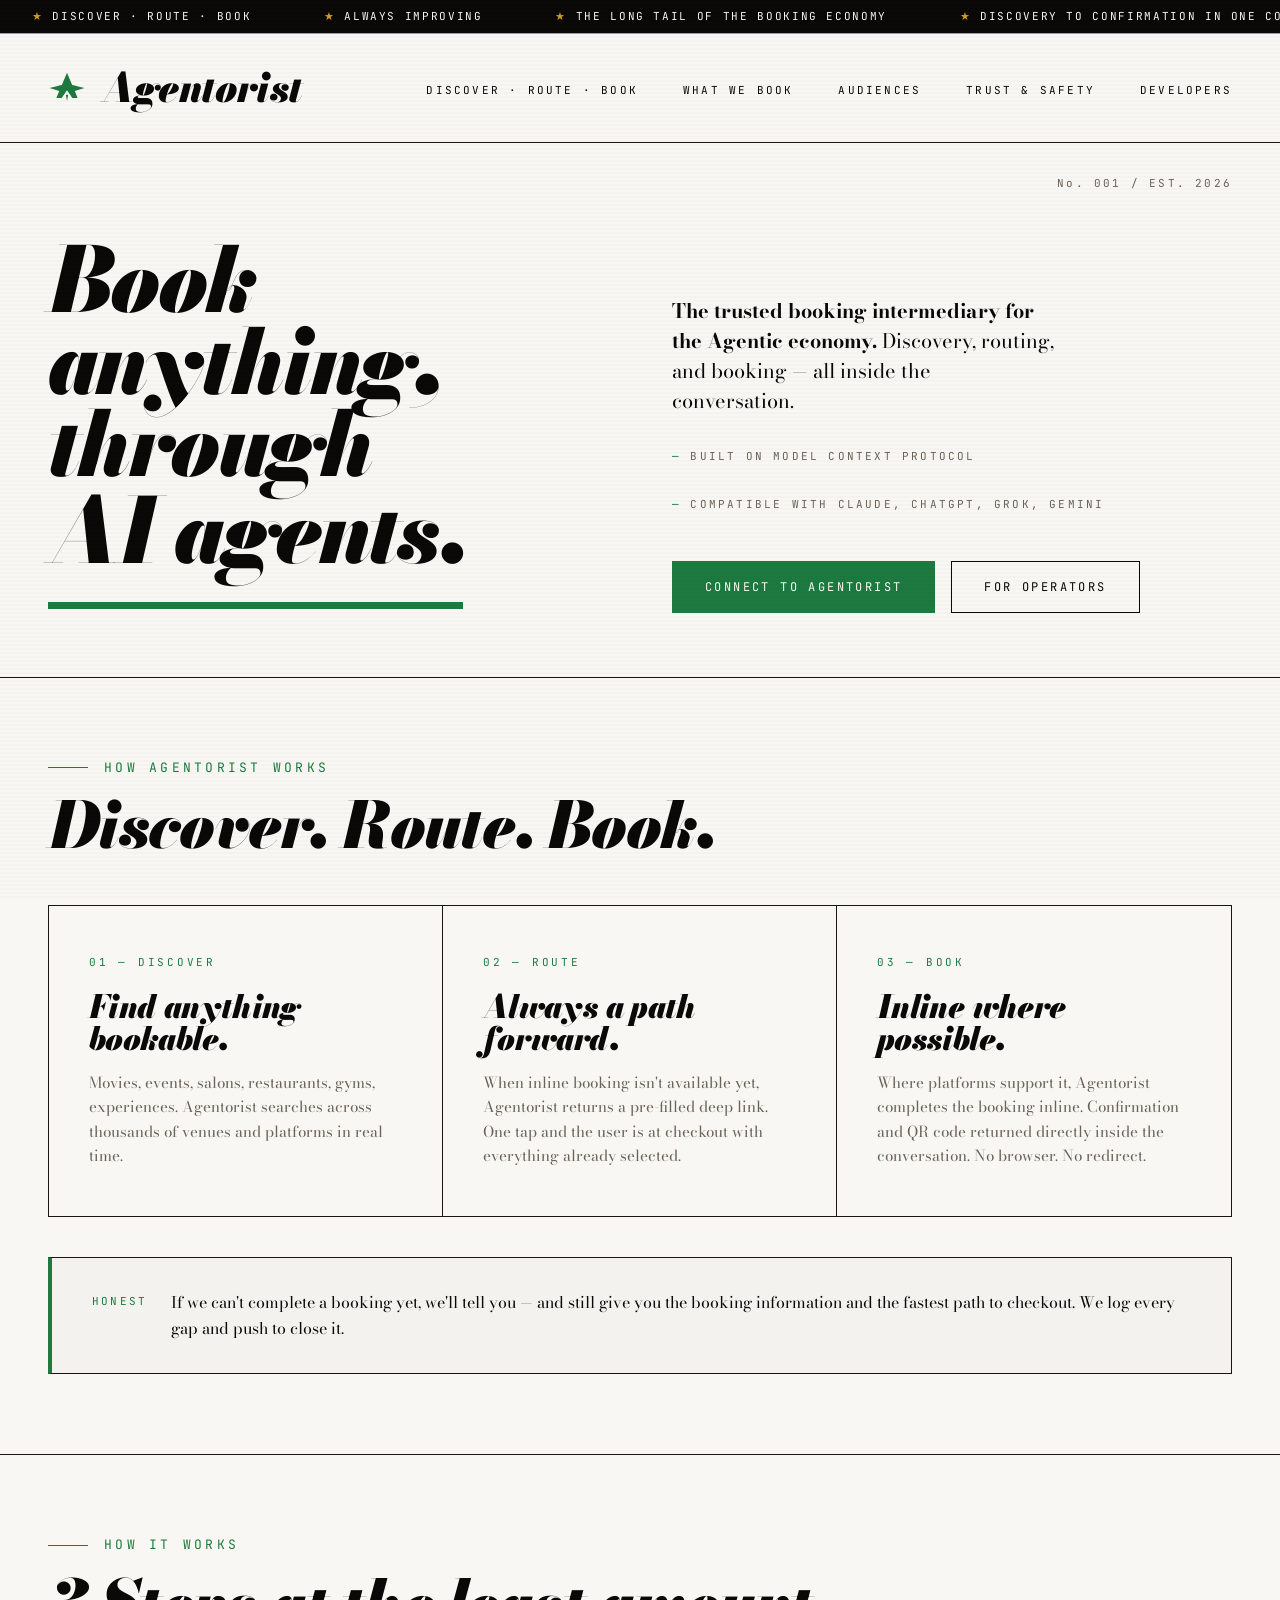
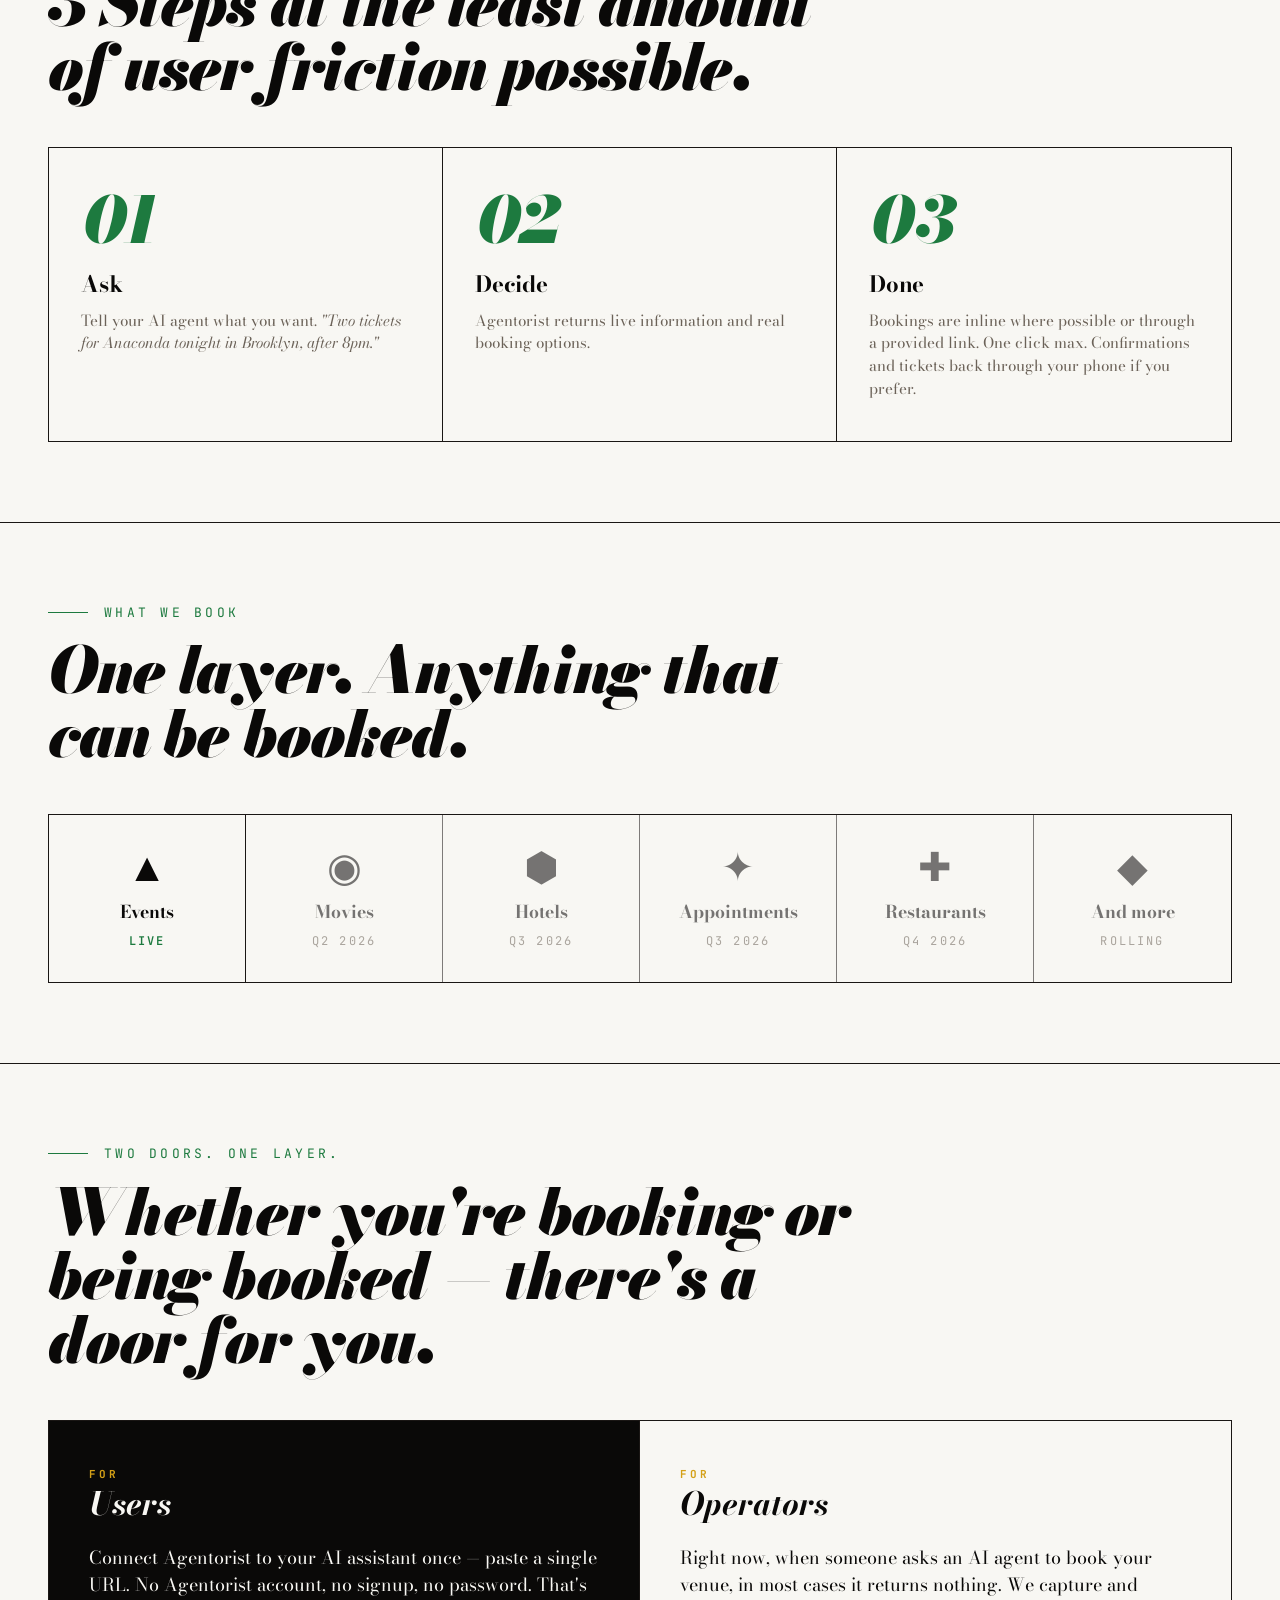
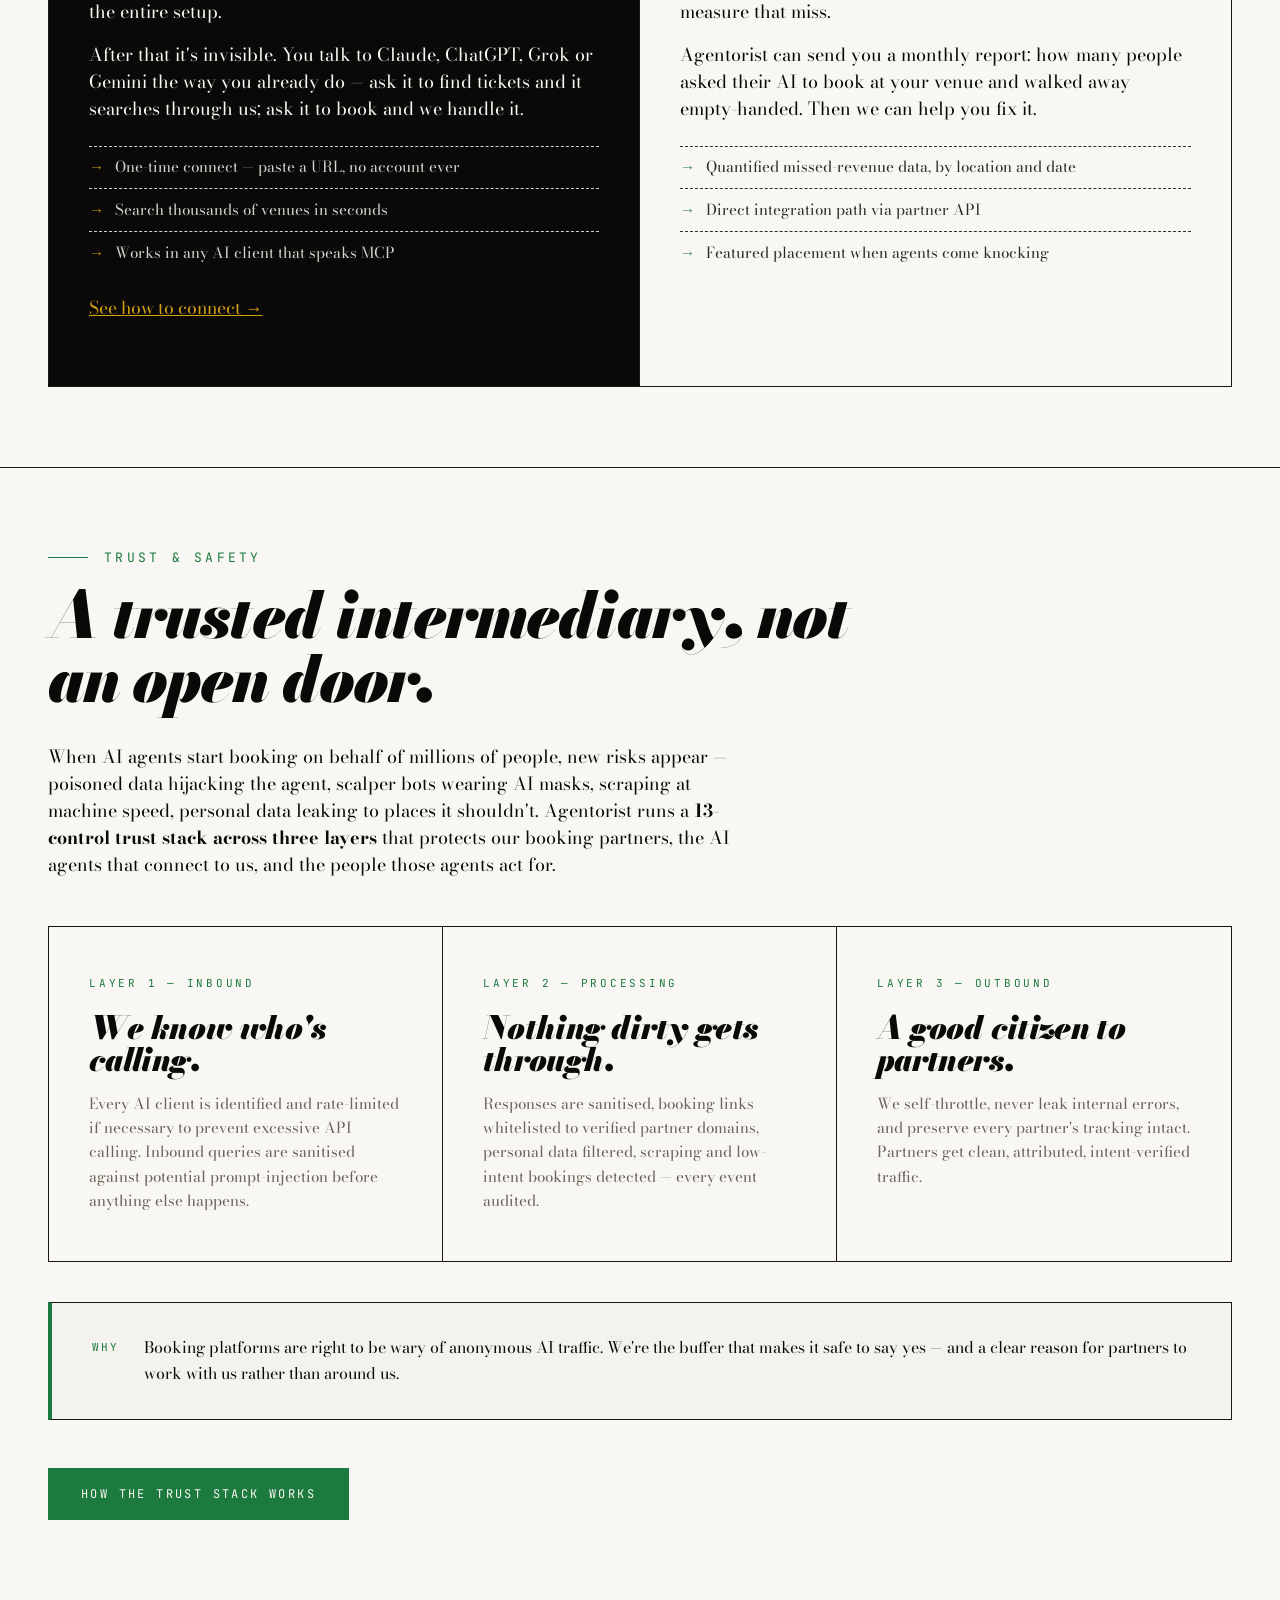
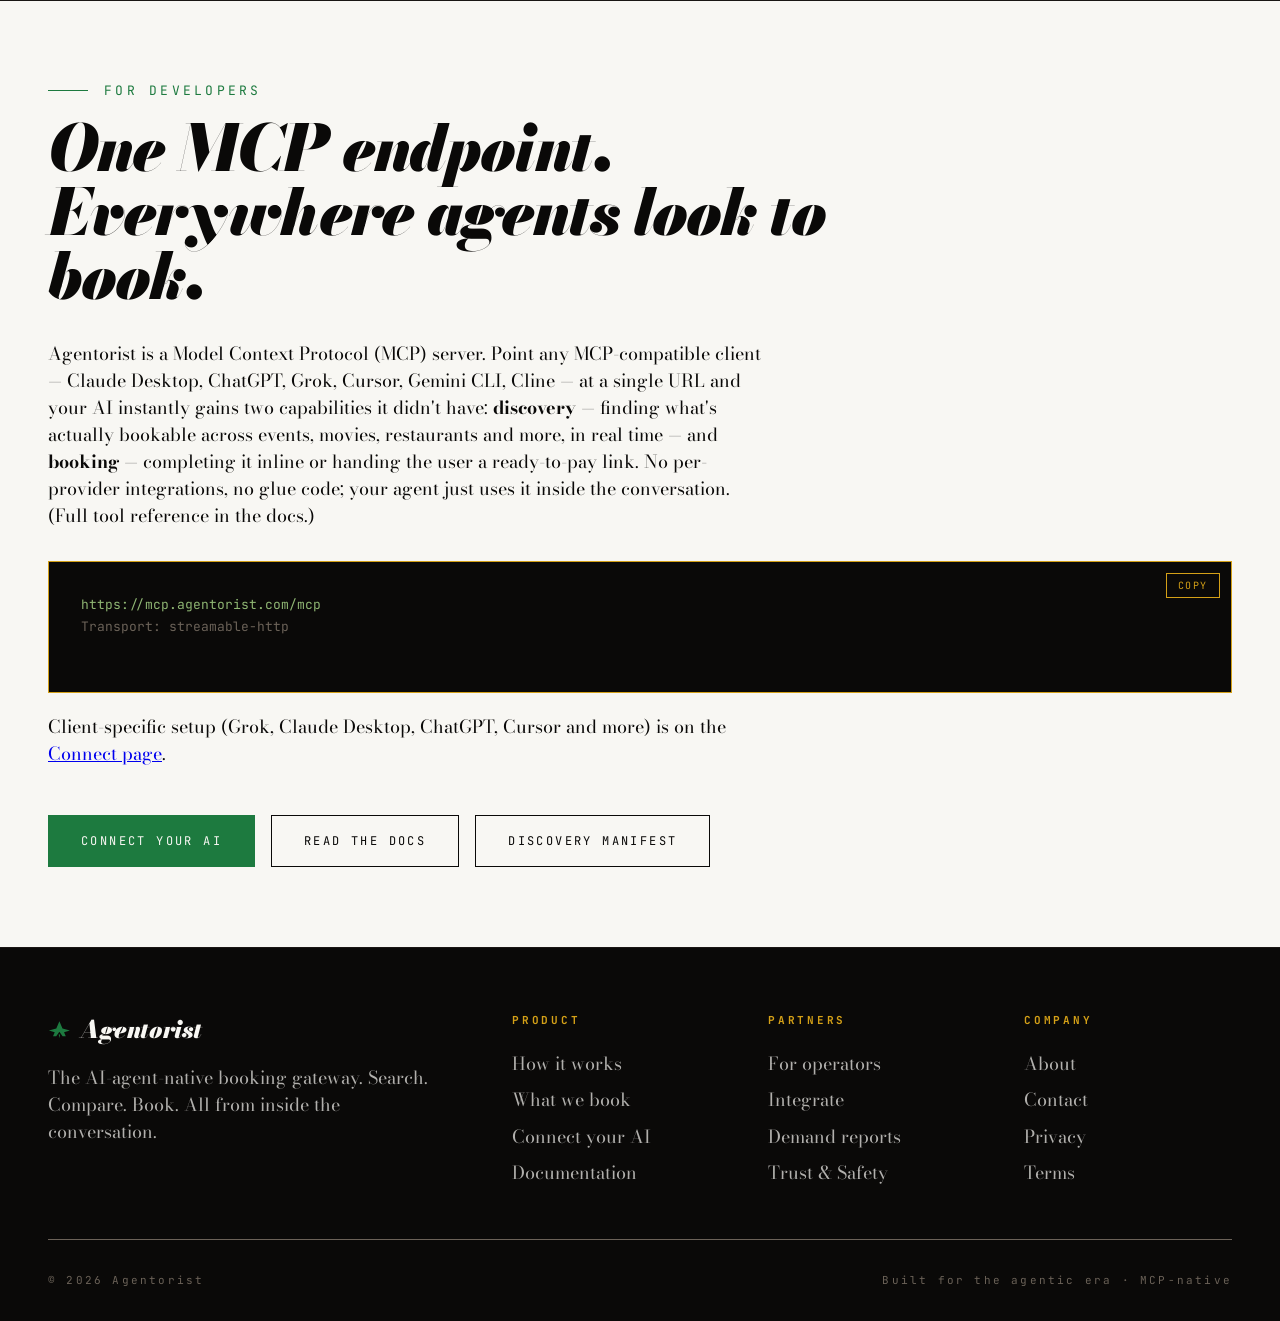
==== commit fc6a4662: "Make Users panel connect link gold and larger for dark background legibility Co-Authored-By: Claude " ====
--- a/index.html
+++ b/index.html
@@ -331,6 +331,13 @@
   .two-col > div:first-child li::before {
     color: var(--gold);
   }
+  .two-col > div:first-child a {
+    color: var(--gold);
+    font-size: 1.1rem;
+  }
+  .two-col > div:first-child a:hover {
+    color: var(--paper);
+  }
 
   .mode-strip {
     display: grid;
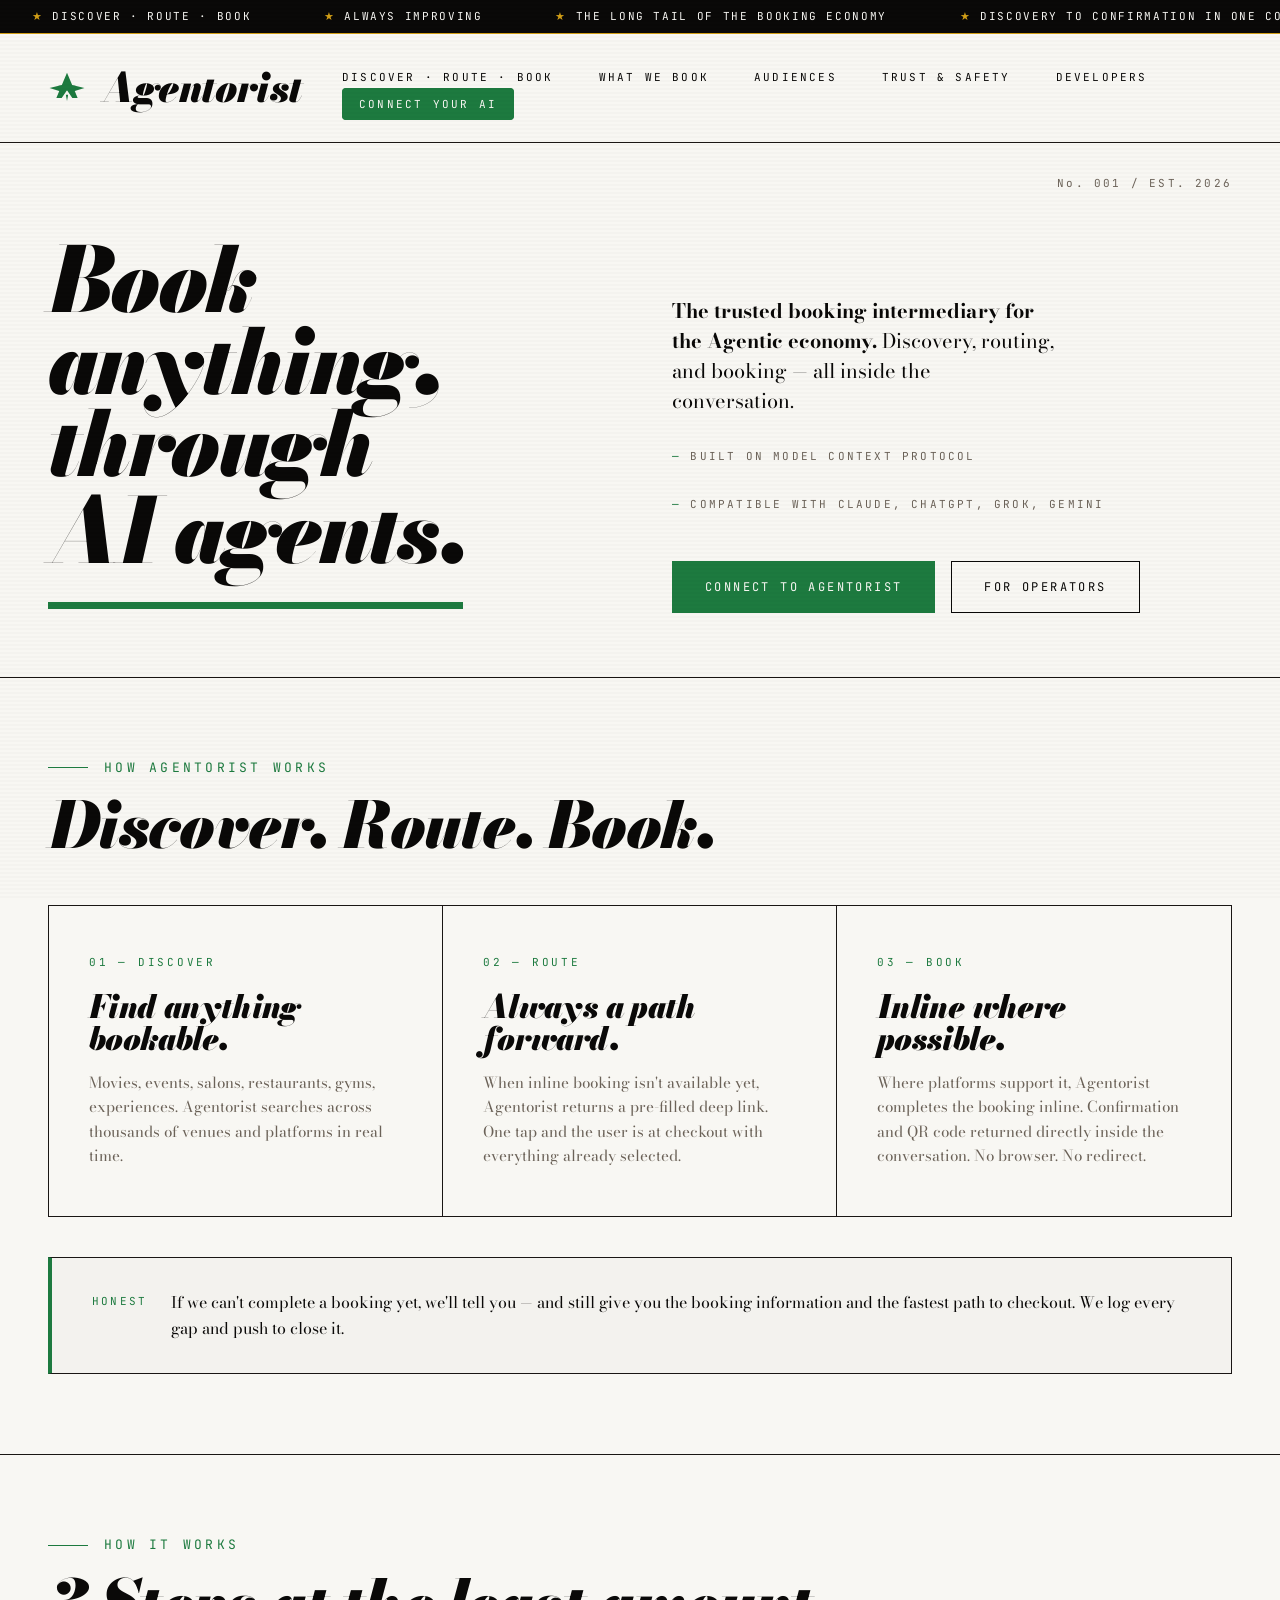
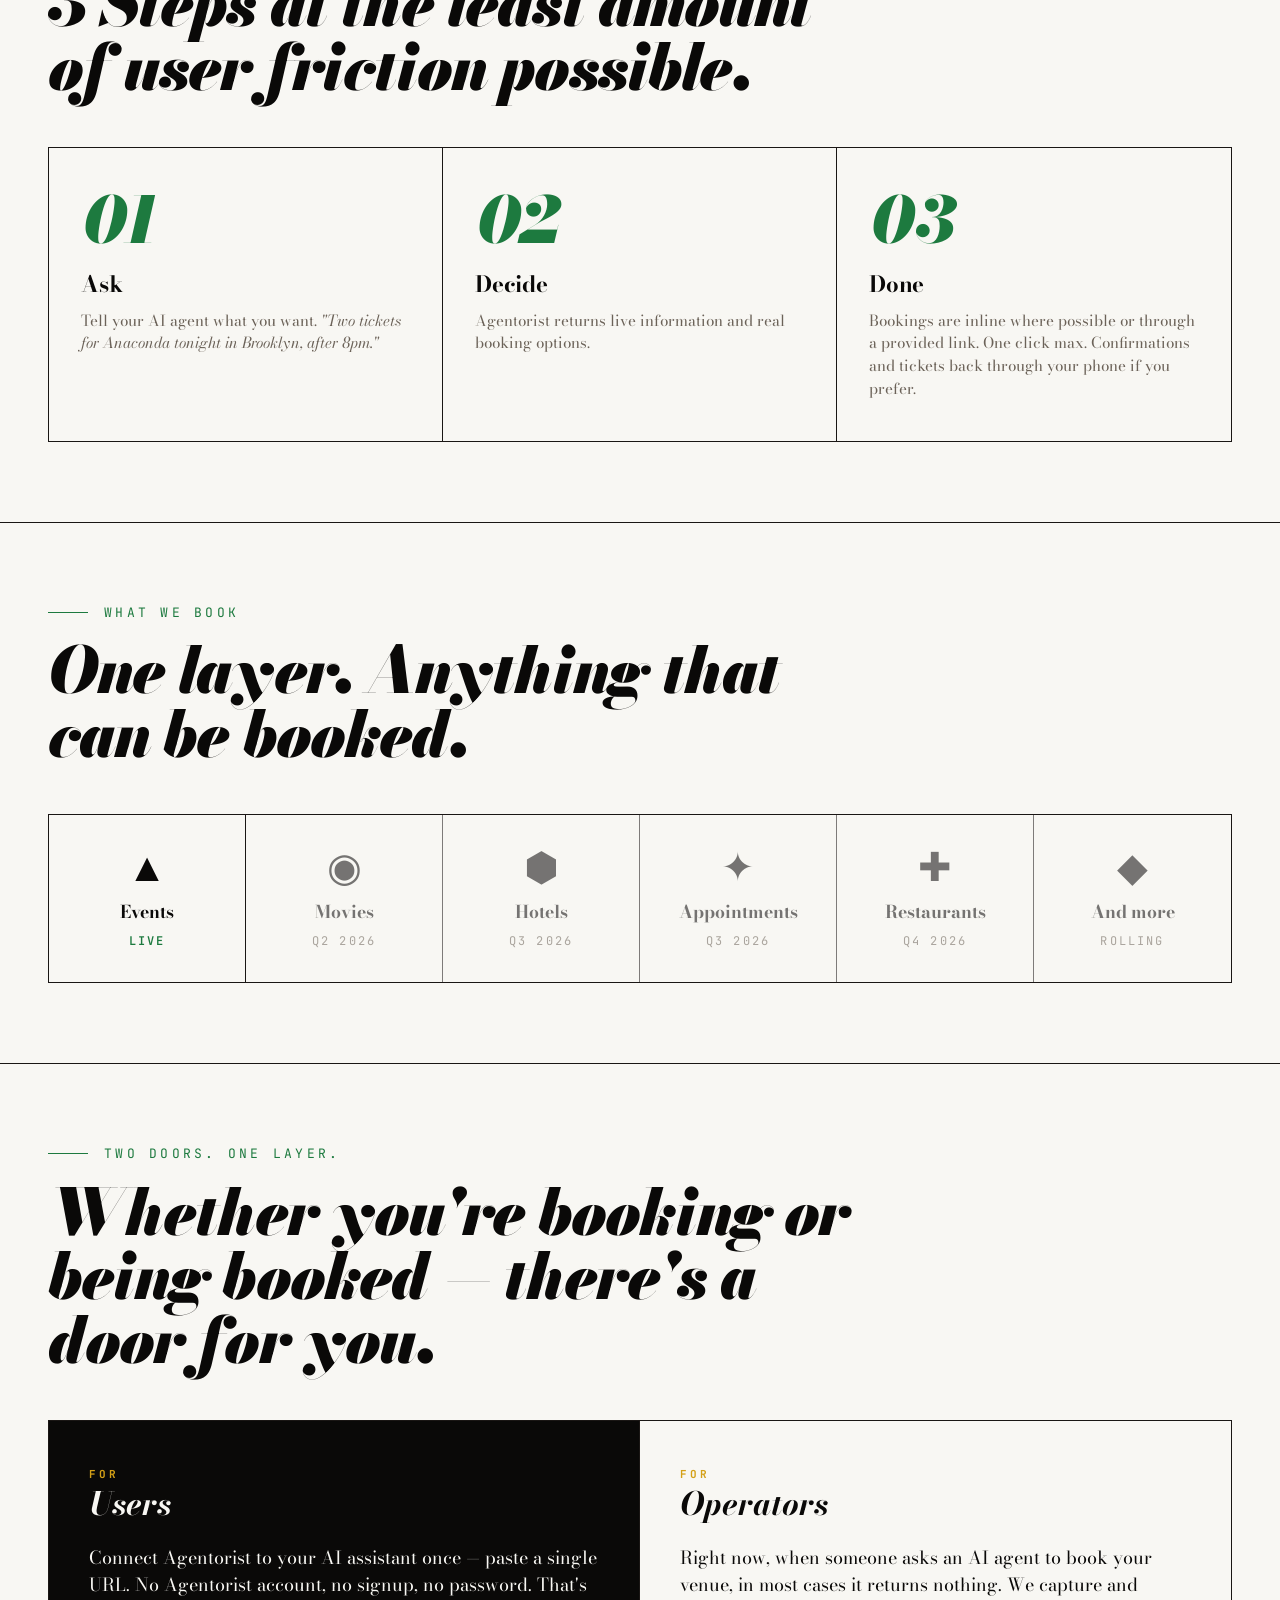
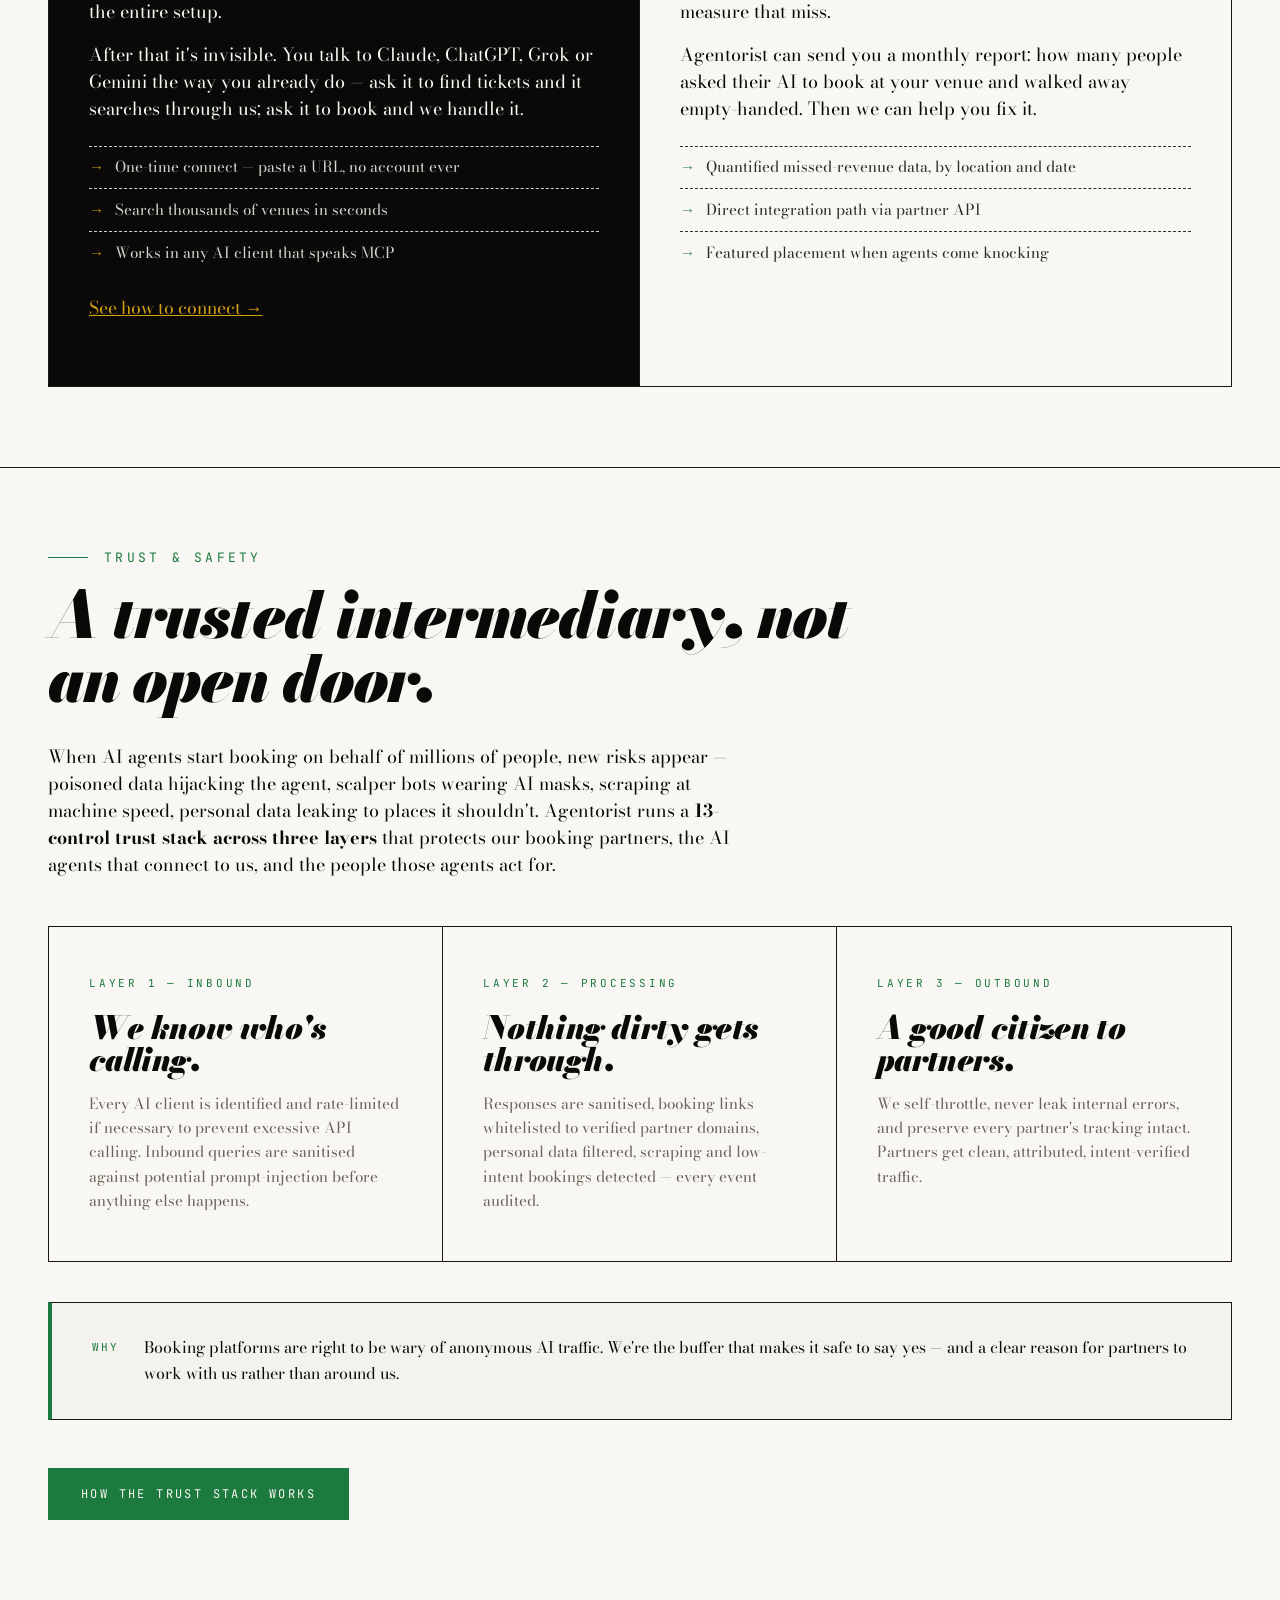
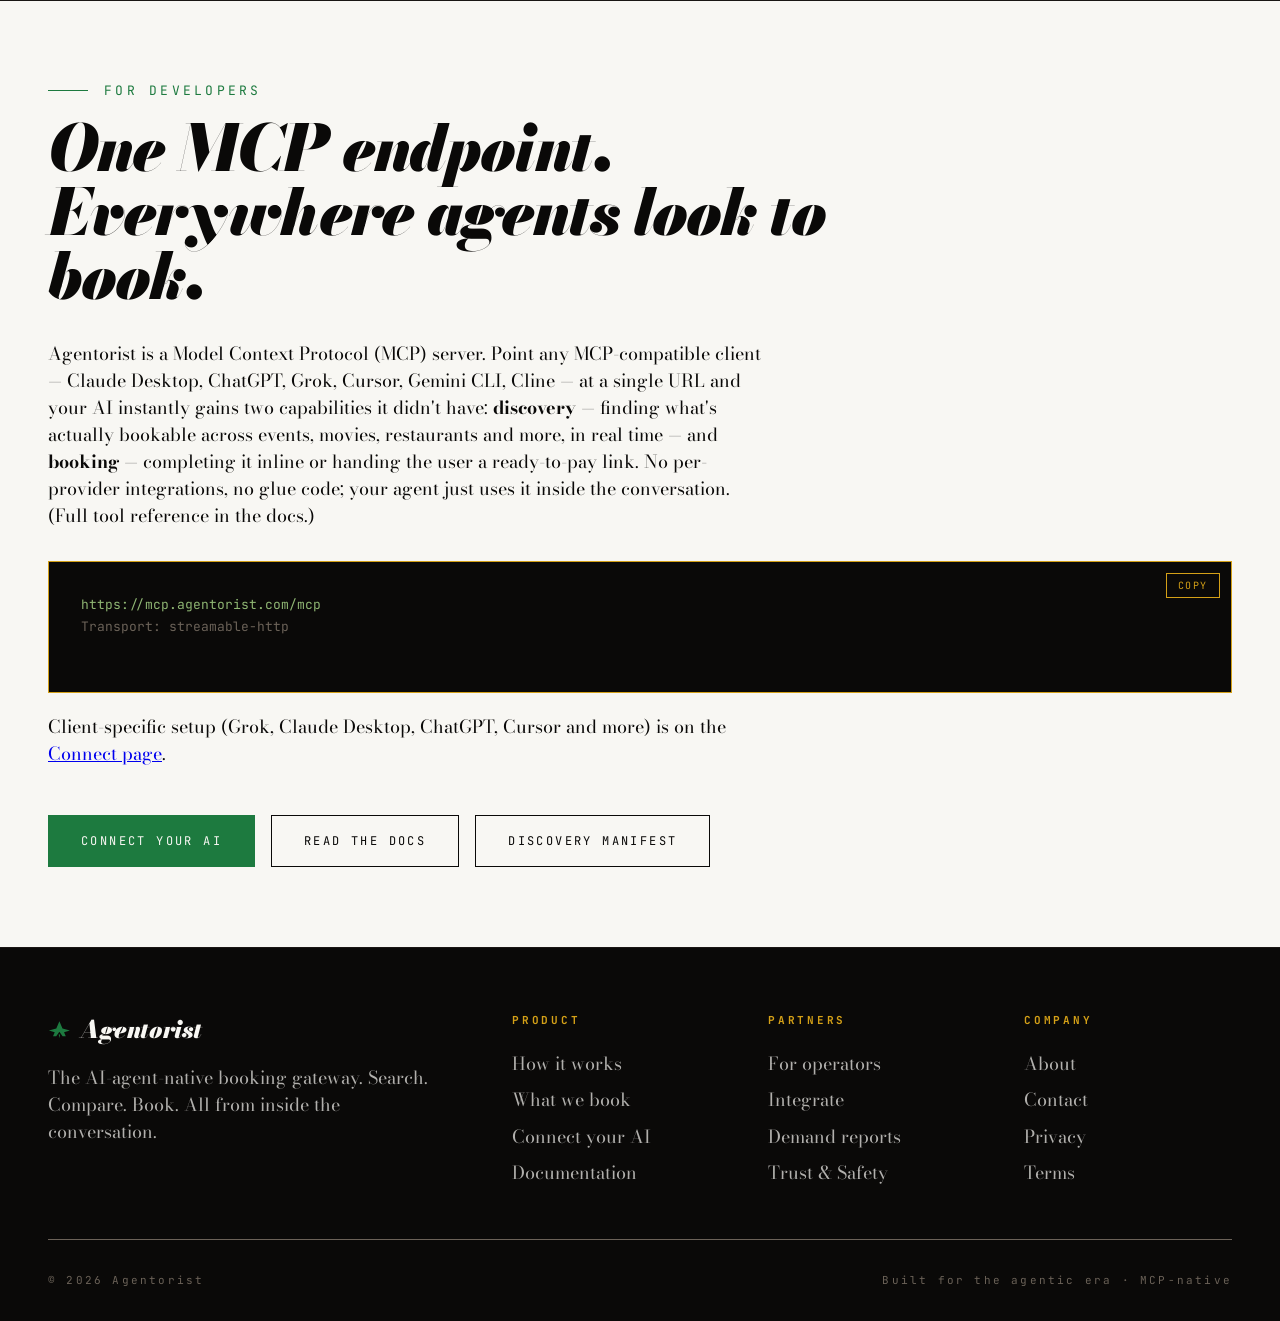
==== commit 39785713: "Add per-client quick-install buttons, Gemini & VS Code cards, homepage Connect CTA connect.html: one" ====
--- a/index.html
+++ b/index.html
@@ -108,6 +108,14 @@
     transition: border-color 0.2s;
   }
   nav a:hover { border-color: var(--forest); }
+  nav a.nav-cta {
+    background: var(--forest);
+    color: var(--paper);
+    padding: 0.5rem 1rem;
+    border: 1px solid var(--forest);
+    border-radius: 4px;
+  }
+  nav a.nav-cta:hover { background: var(--ink); border-color: var(--ink); }
 
   .hero {
     padding: 6rem 3rem 4rem;
@@ -564,6 +572,7 @@
     <a href="#audiences">Audiences</a>
     <a href="#trust">Trust &amp; Safety</a>
     <a href="#developers">Developers</a>
+    <a href="connect.html" class="nav-cta">Connect your AI</a>
   </nav>
 </header>
 
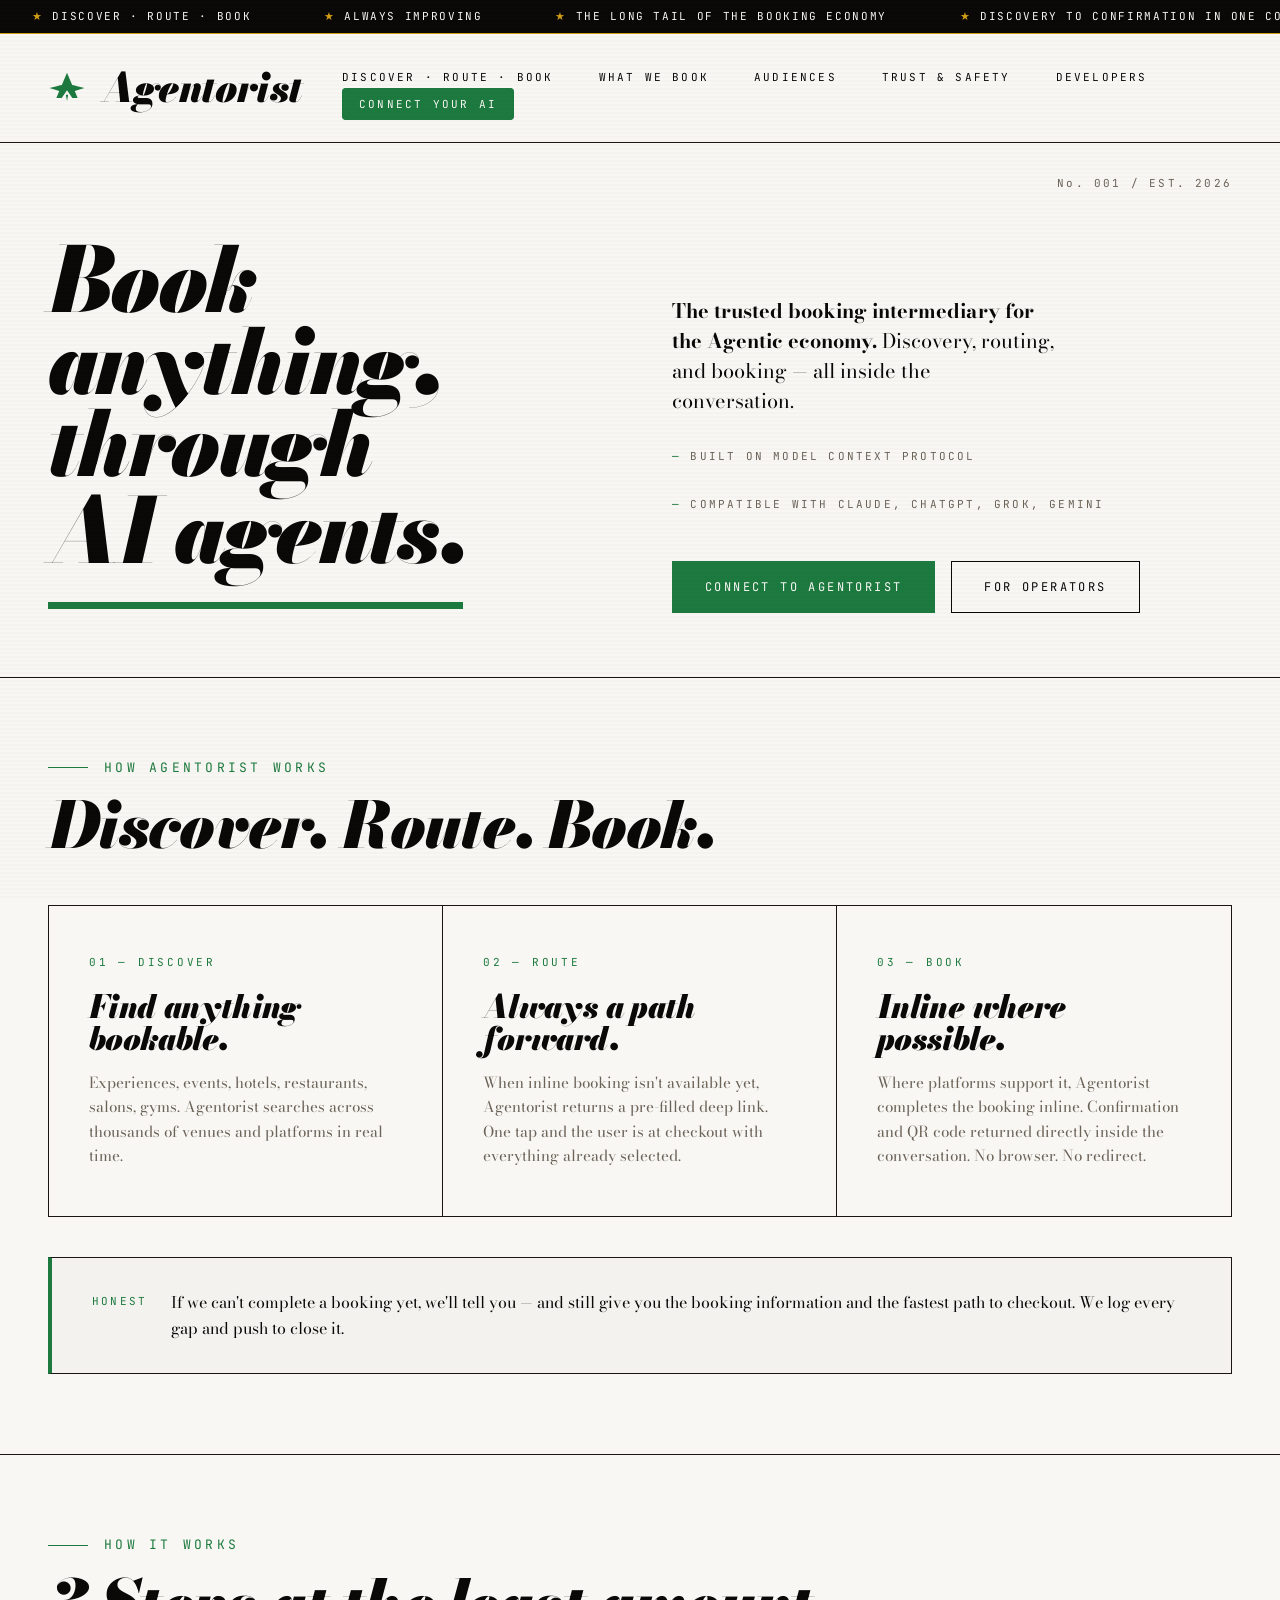
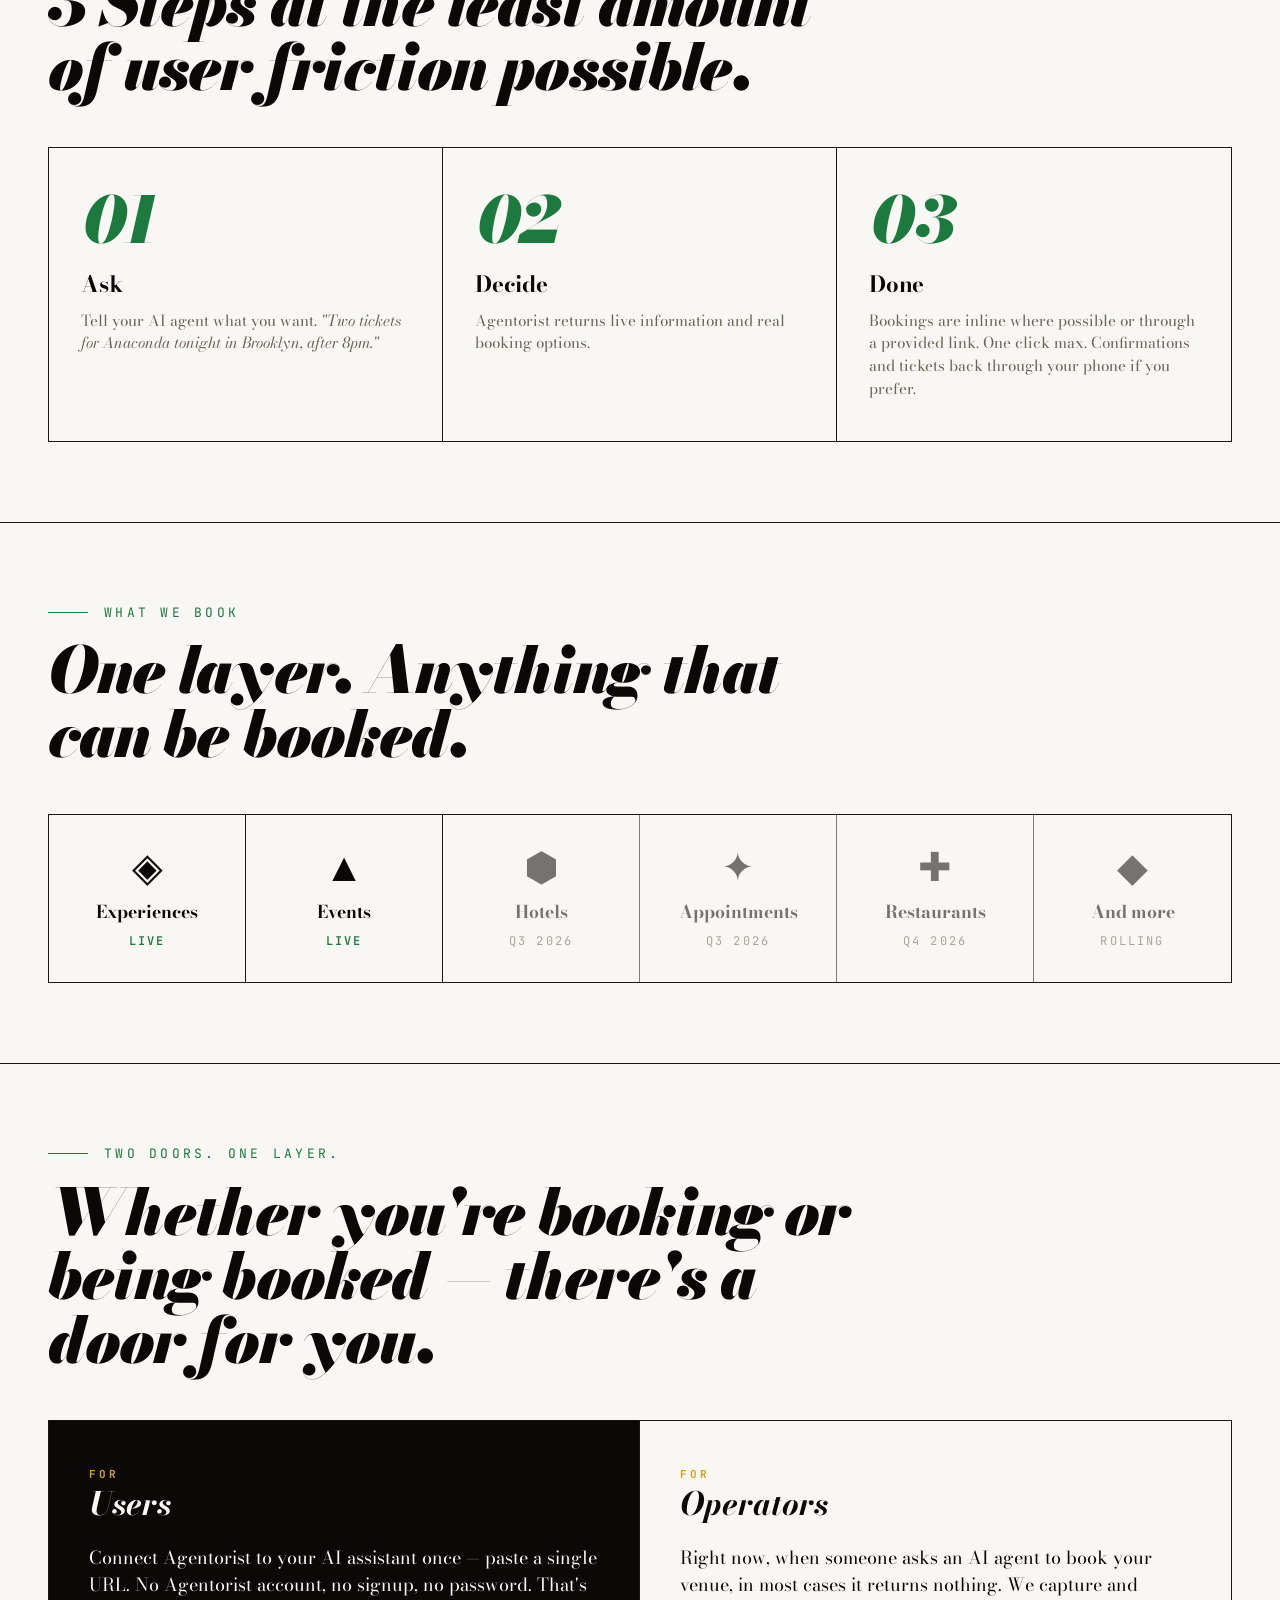
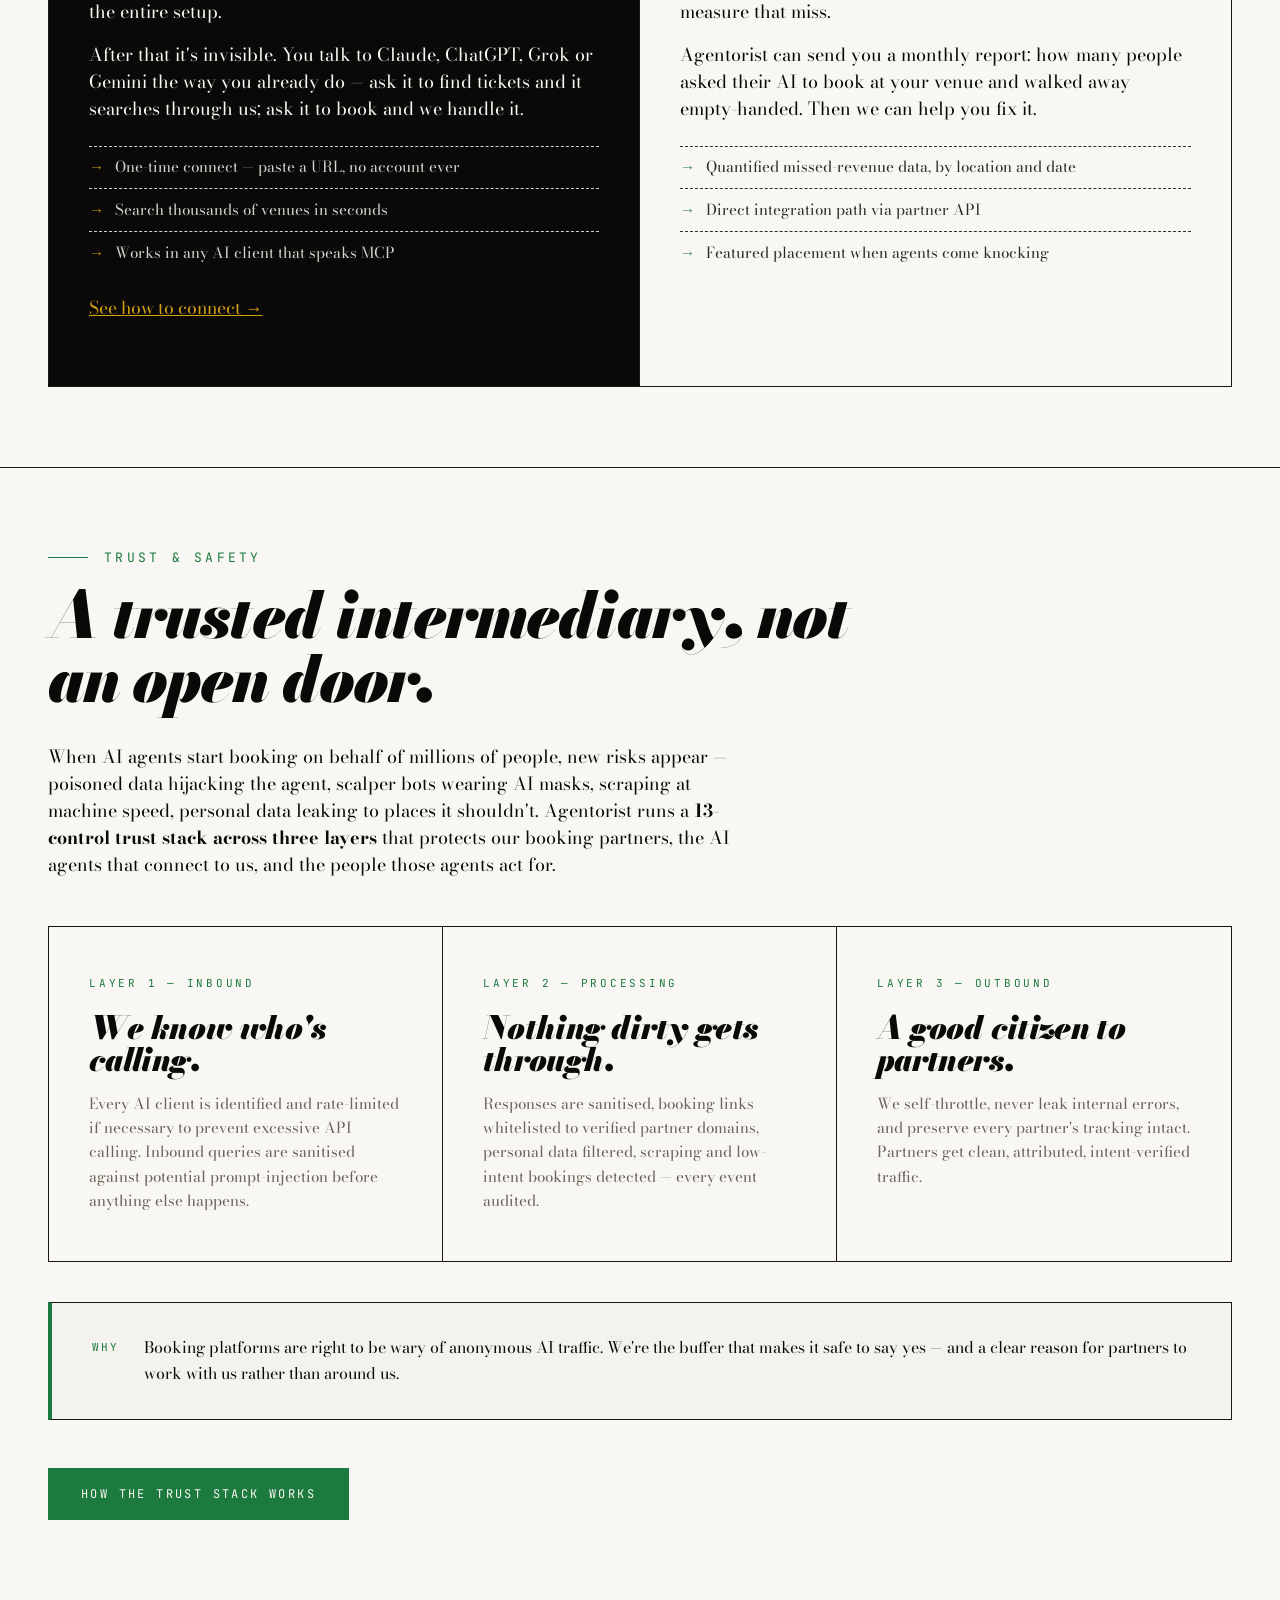
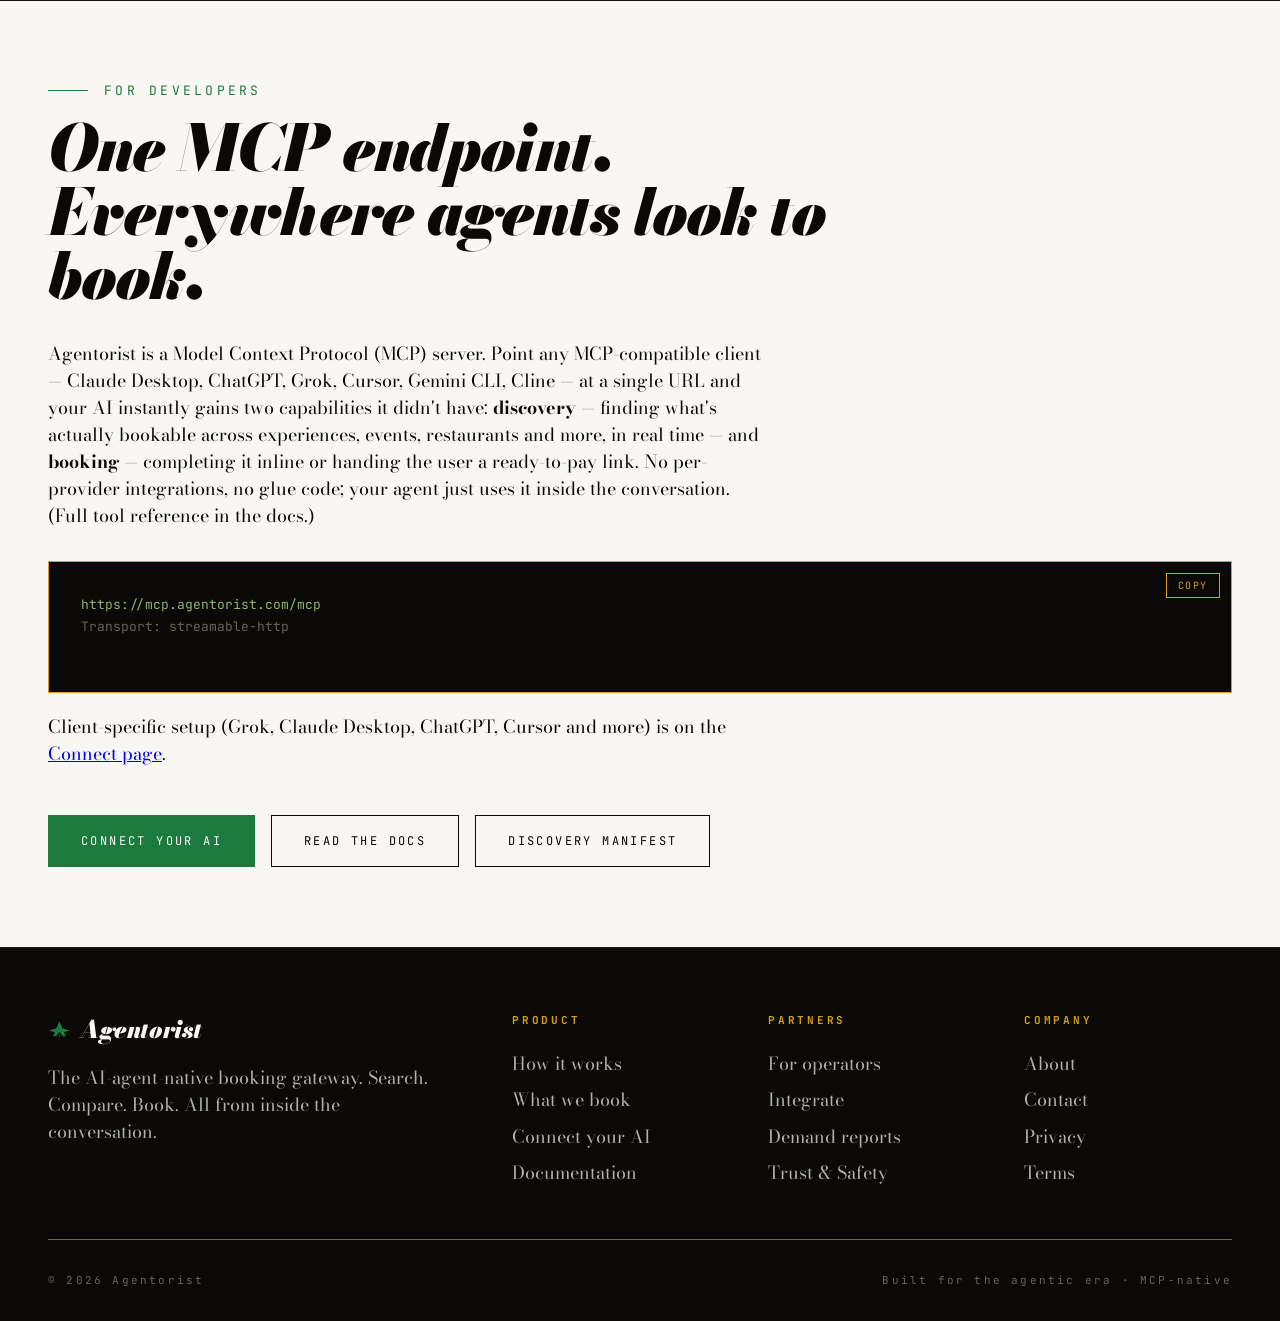
==== commit 87c14e71: "site: experiences live and first; drop movies promise Promotion of yesterday's dev-site change. Vert" ====
--- a/index.html
+++ b/index.html
@@ -4,7 +4,7 @@
 <meta charset="UTF-8">
 <meta name="viewport" content="width=device-width, initial-scale=1.0">
 <title>Agentorist — The Trusted Booking Intermediary for the Agentic Economy</title>
-<meta name="description" content="The trusted booking intermediary for the Agentic economy. Search, discover, and book events, movies, hotels, and restaurants — all from inside the conversation with your AI.">
+<meta name="description" content="The trusted booking intermediary for the Agentic economy. Search, discover, and book experiences, events, hotels, and restaurants — all from inside the conversation with your AI.">
 <meta property="og:title" content="Agentorist — The Trusted Booking Intermediary for the Agentic Economy">
 <meta property="og:description" content="The trusted booking intermediary for the Agentic economy. Search, discover, and book — all from inside the conversation.">
 <meta property="og:type" content="website">
@@ -554,13 +554,13 @@
     <span>The long tail of the booking economy</span>
     <span>Discovery to confirmation in one conversation</span>
     <span>Built on Model Context Protocol</span>
-    <span>Events · Movies · Hotels · Appointments · Restaurants · Anything Bookable</span>
+    <span>Experiences · Events · Hotels · Appointments · Restaurants · Anything Bookable</span>
     <span>Discover · Route · Book</span>
     <span>Always improving</span>
     <span>The long tail of the booking economy</span>
     <span>Discovery to confirmation in one conversation</span>
     <span>Built on Model Context Protocol</span>
-    <span>Events · Movies · Hotels · Appointments · Restaurants · Anything Bookable</span>
+    <span>Experiences · Events · Hotels · Appointments · Restaurants · Anything Bookable</span>
   </div>
 </div>
 
@@ -609,7 +609,7 @@
     <div class="mode-cell">
       <div class="mode-num">01 — Discover</div>
       <h3>Find anything bookable.</h3>
-      <p>Movies, events, salons, restaurants, gyms, experiences. Agentorist searches across thousands of venues and platforms in real time.</p>
+      <p>Experiences, events, hotels, restaurants, salons, gyms. Agentorist searches across thousands of venues and platforms in real time.</p>
     </div>
     <div class="mode-cell">
       <div class="mode-num">02 — Route</div>
@@ -658,14 +658,14 @@
 
   <div class="verticals">
     <div class="vertical-cell live">
+      <span class="icon">◈</span>
+      <h4>Experiences</h4>
+      <p class="status">Live</p>
+    </div>
+    <div class="vertical-cell live">
       <span class="icon">▲</span>
       <h4>Events</h4>
       <p class="status">Live</p>
-    </div>
-    <div class="vertical-cell soon">
-      <span class="icon">◉</span>
-      <h4>Movies</h4>
-      <p class="status">Q2 2026</p>
     </div>
     <div class="vertical-cell soon">
       <span class="icon">⬢</span>
@@ -765,7 +765,7 @@
   <h2>One MCP endpoint. Everywhere agents look to book.</h2>
 
   <p style="max-width: 65ch; margin-top: 1rem;">
-    Agentorist is a Model Context Protocol (MCP) server. Point any MCP-compatible client — Claude Desktop, ChatGPT, Grok, Cursor, Gemini CLI, Cline — at a single URL and your AI instantly gains two capabilities it didn't have: <strong>discovery</strong> — finding what's actually bookable across events, movies, restaurants and more, in real time — and <strong>booking</strong> — completing it inline or handing the user a ready-to-pay link. No per-provider integrations, no glue code; your agent just uses it inside the conversation. (Full tool reference in the docs.)
+    Agentorist is a Model Context Protocol (MCP) server. Point any MCP-compatible client — Claude Desktop, ChatGPT, Grok, Cursor, Gemini CLI, Cline — at a single URL and your AI instantly gains two capabilities it didn't have: <strong>discovery</strong> — finding what's actually bookable across experiences, events, restaurants and more, in real time — and <strong>booking</strong> — completing it inline or handing the user a ready-to-pay link. No per-provider integrations, no glue code; your agent just uses it inside the conversation. (Full tool reference in the docs.)
   </p>
 
   <div class="code-wrap">
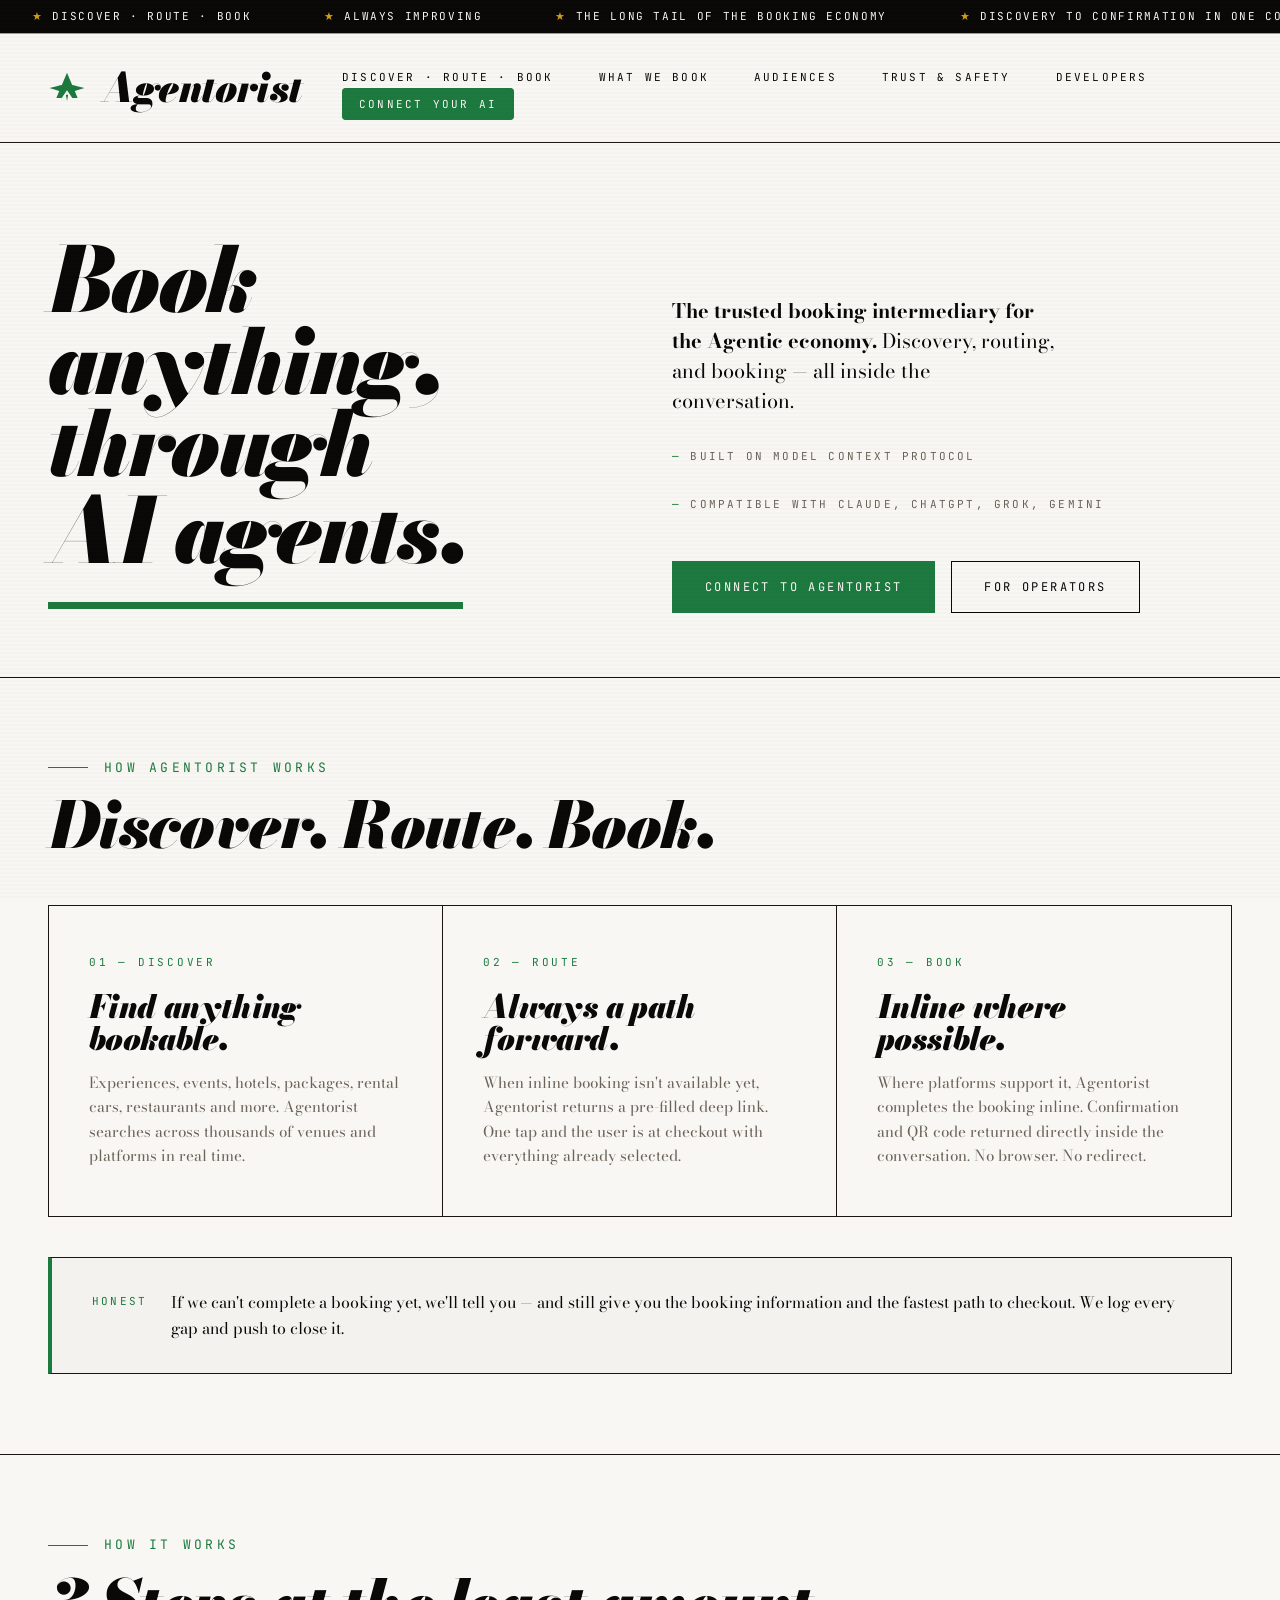
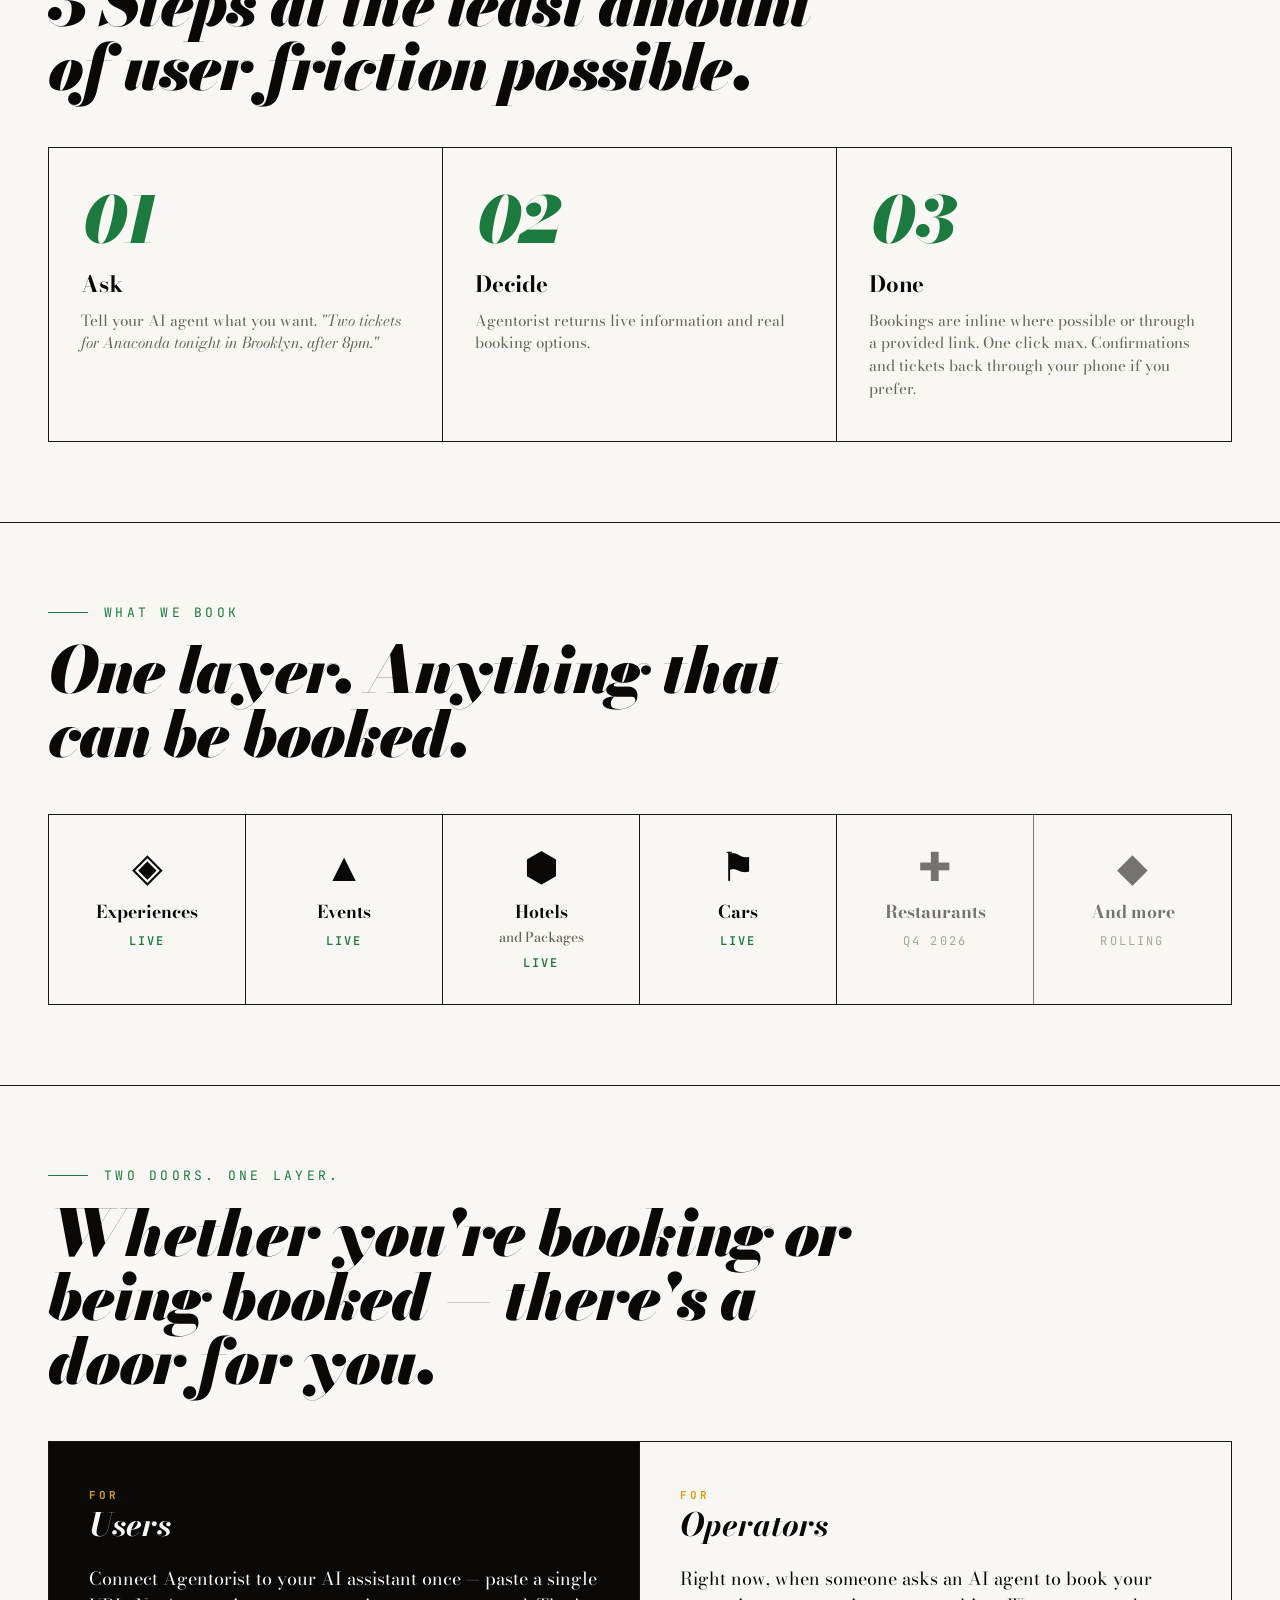
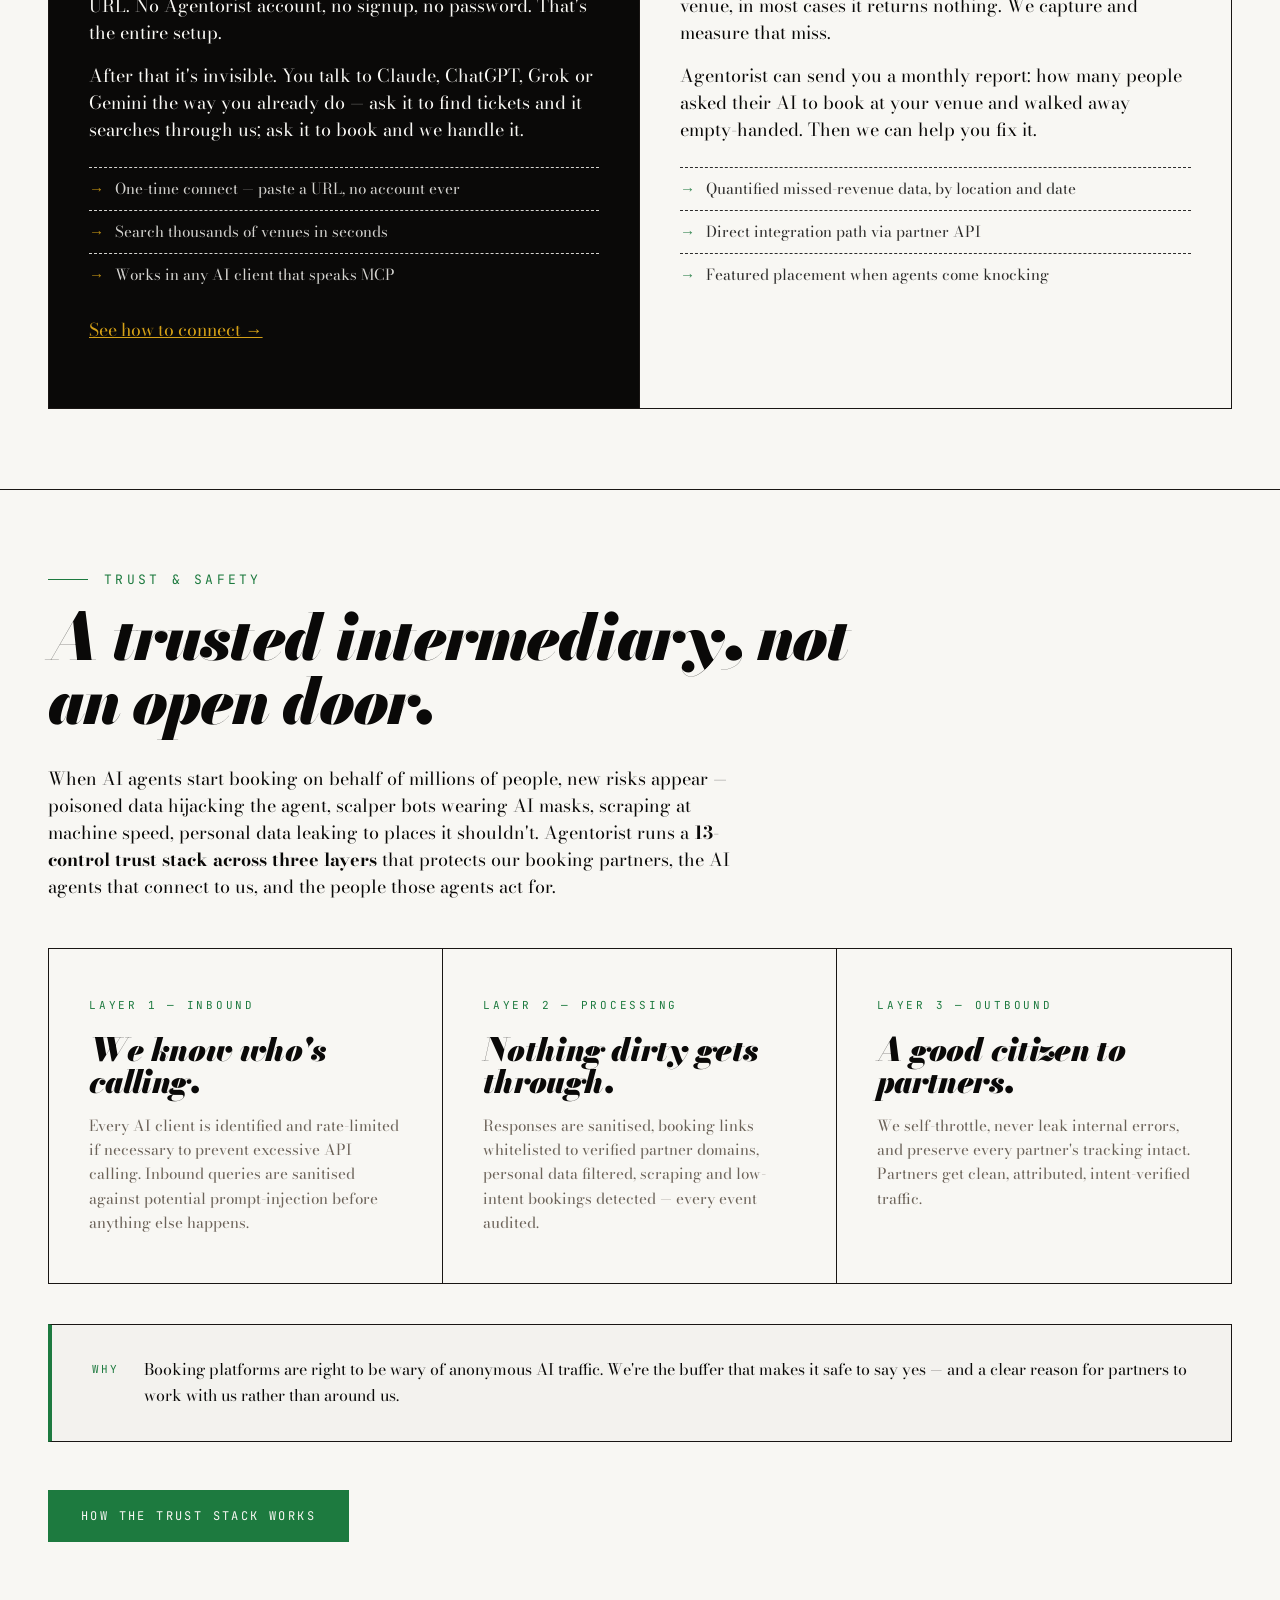
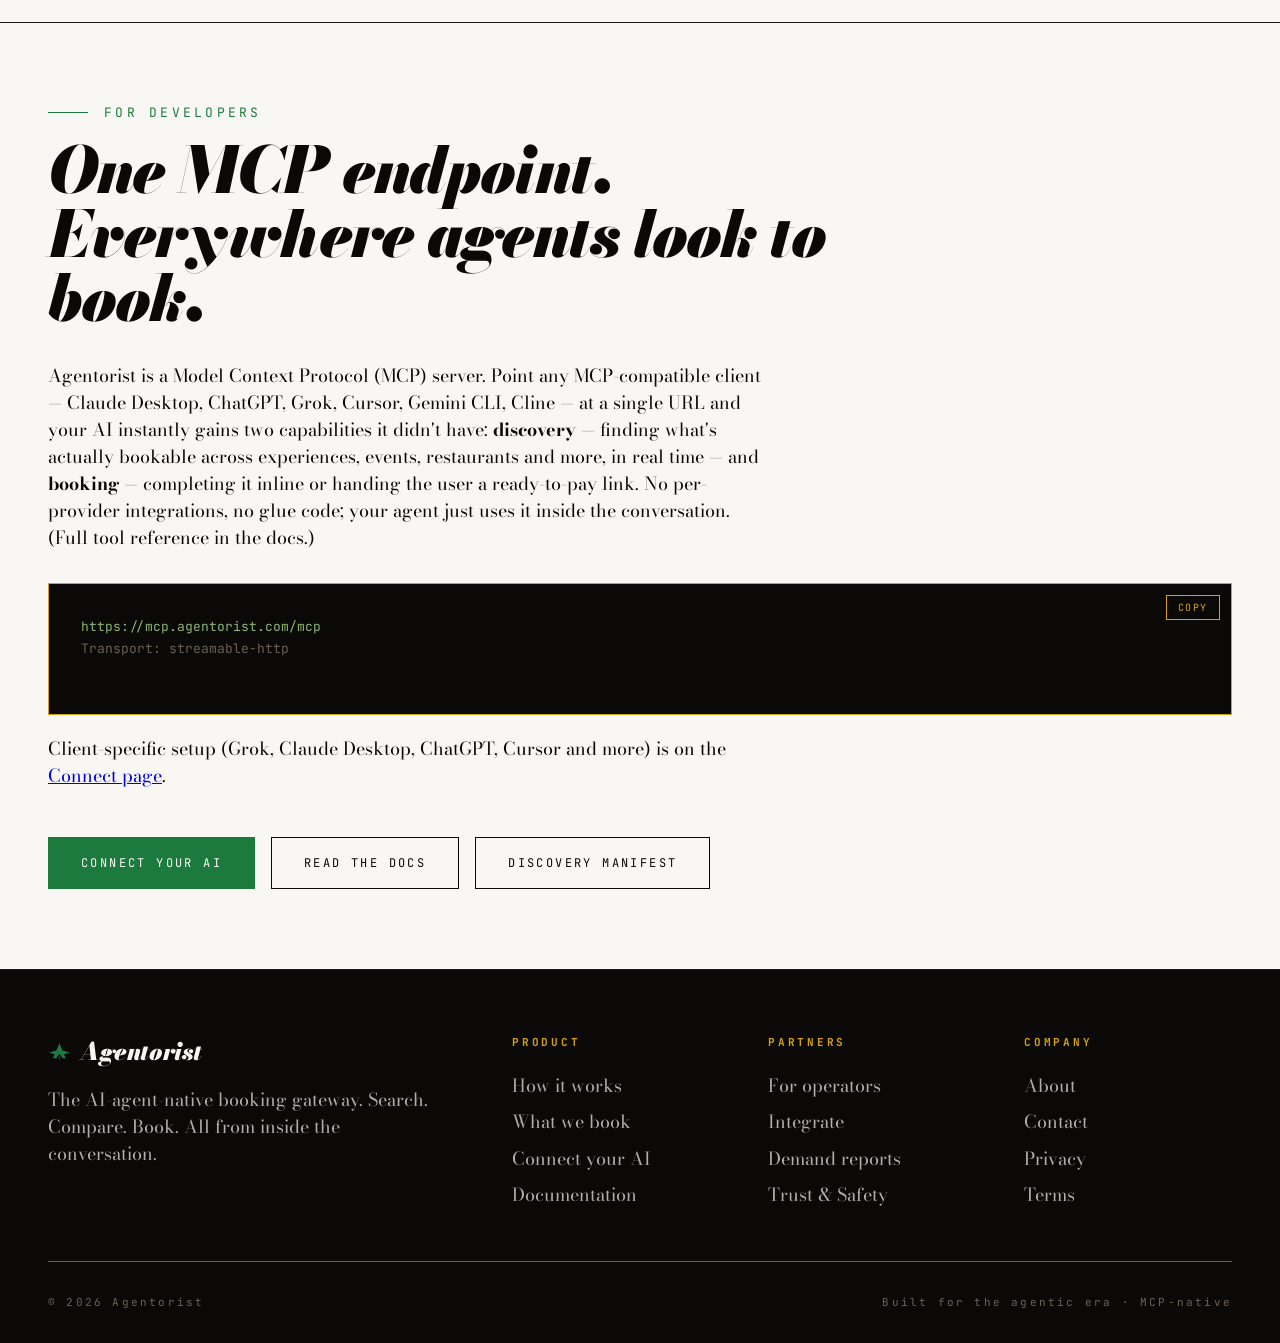
==== commit 891f659d: "site: hotels + packages + cars live; drop appointments + serial badge Reflects today's production la" ====
--- a/index.html
+++ b/index.html
@@ -281,6 +281,13 @@
     font-weight: 700;
     margin-bottom: 0.4rem;
   }
+  .vertical-cell h4 .sub {
+    display: block;
+    font-size: 0.85rem;
+    font-weight: 500;
+    color: var(--muted);
+    margin-top: 0.1rem;
+  }
   .vertical-cell .status {
     font-family: 'JetBrains Mono', monospace;
     font-size: 12px;
@@ -554,13 +561,13 @@
     <span>The long tail of the booking economy</span>
     <span>Discovery to confirmation in one conversation</span>
     <span>Built on Model Context Protocol</span>
-    <span>Experiences · Events · Hotels · Appointments · Restaurants · Anything Bookable</span>
+    <span>Experiences · Events · Hotels · Packages · Cars · Restaurants · Anything Bookable</span>
     <span>Discover · Route · Book</span>
     <span>Always improving</span>
     <span>The long tail of the booking economy</span>
     <span>Discovery to confirmation in one conversation</span>
     <span>Built on Model Context Protocol</span>
-    <span>Experiences · Events · Hotels · Appointments · Restaurants · Anything Bookable</span>
+    <span>Experiences · Events · Hotels · Packages · Cars · Restaurants · Anything Bookable</span>
   </div>
 </div>
 
@@ -577,7 +584,6 @@
 </header>
 
 <section class="hero">
-  <div class="serial">No. 001 / EST. 2026</div>
   <div class="hero-grid">
     <div>
       <h1>
@@ -609,7 +615,7 @@
     <div class="mode-cell">
       <div class="mode-num">01 — Discover</div>
       <h3>Find anything bookable.</h3>
-      <p>Experiences, events, hotels, restaurants, salons, gyms. Agentorist searches across thousands of venues and platforms in real time.</p>
+      <p>Experiences, events, hotels, packages, rental cars, restaurants and more. Agentorist searches across thousands of venues and platforms in real time.</p>
     </div>
     <div class="mode-cell">
       <div class="mode-num">02 — Route</div>
@@ -667,15 +673,15 @@
       <h4>Events</h4>
       <p class="status">Live</p>
     </div>
-    <div class="vertical-cell soon">
+    <div class="vertical-cell live">
       <span class="icon">⬢</span>
-      <h4>Hotels</h4>
-      <p class="status">Q3 2026</p>
-    </div>
-    <div class="vertical-cell soon">
-      <span class="icon">✦</span>
-      <h4>Appointments</h4>
-      <p class="status">Q3 2026</p>
+      <h4>Hotels <span class="sub">and Packages</span></h4>
+      <p class="status">Live</p>
+    </div>
+    <div class="vertical-cell live">
+      <span class="icon">⚑</span>
+      <h4>Cars</h4>
+      <p class="status">Live</p>
     </div>
     <div class="vertical-cell soon">
       <span class="icon">✚</span>
